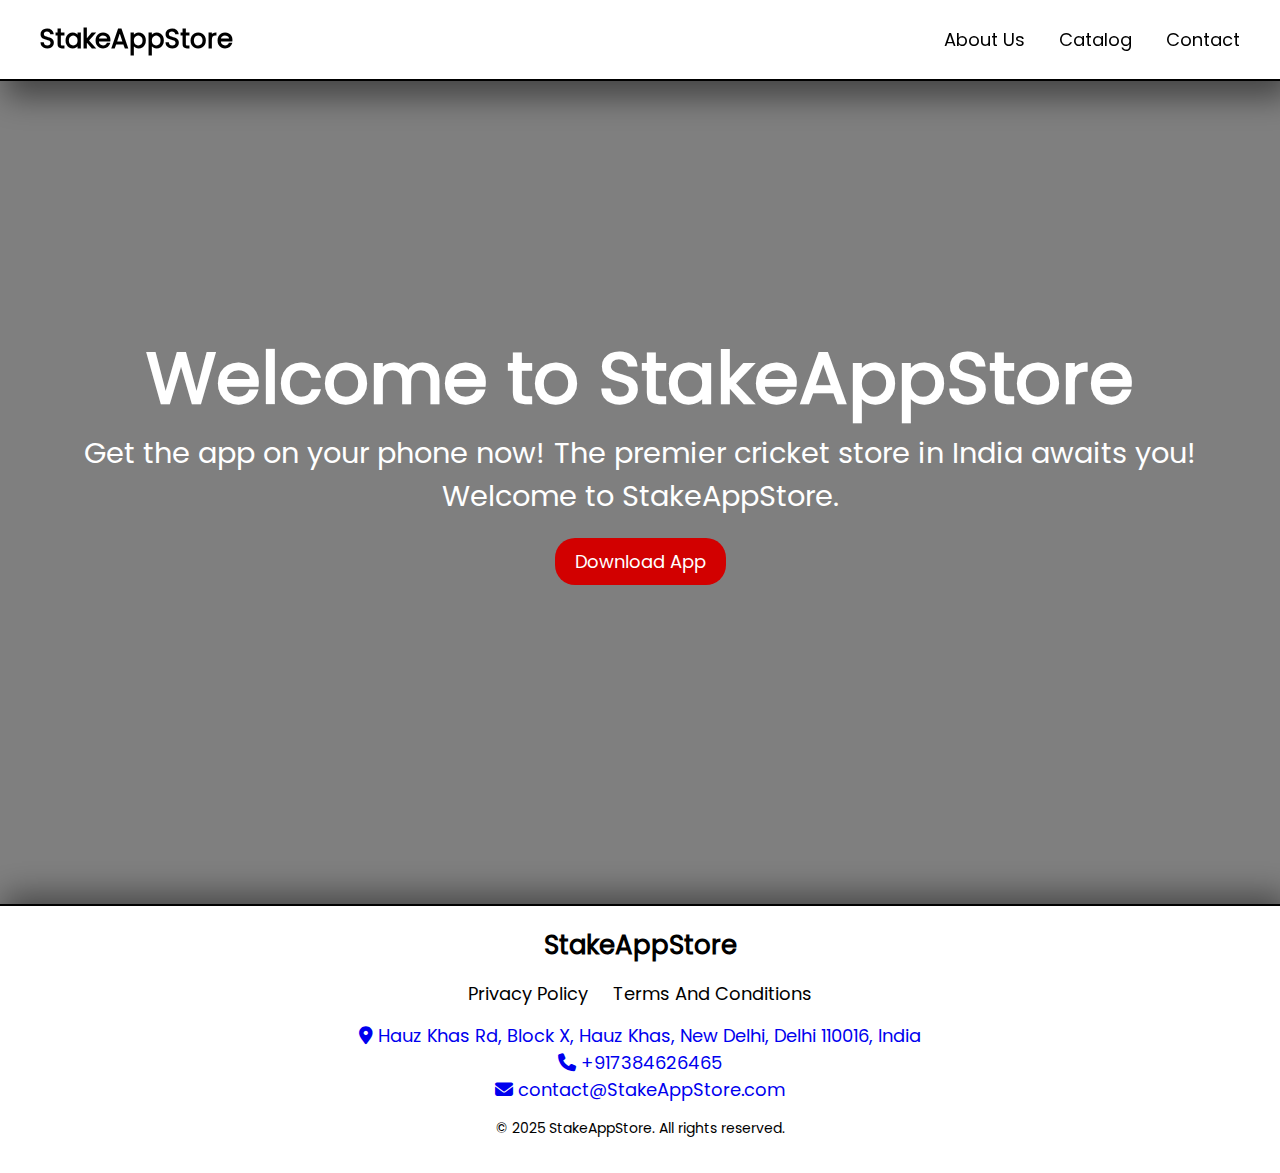
==== index.html @ de21cbc3 "frgr" ====
<!DOCTYPE html>
<html lang="en">

<head>
    <meta charset="UTF-8" />
    <meta name="viewport" content="width=device-width, initial-scale=1.0" />
    <title>
        StakeAppStore - Your Go-To Store for Cricket Gear and Accessories
    </title>
    <meta name="description"
        content="Welcome to StakeAppStore, your ultimate online destination for cricket! We offer a wide range of equipment and accessories for players of all levels - from beginners to pros. Join our community of cricket enthusiasts, enhance your skills, and enjoy the thrilling moments of the game. Explore our catalog and find everything you need to dive into the exciting world of cricket with StakeAppStore!"
    />
    <link rel="stylesheet" href="fonts/fontawesome/css/all.min.css" />
    <link rel="icon" href="img/favicon.ico" />
    <link rel="stylesheet" href="style.css" />

    <script src="burgerMenu.js" defer></script>
    <script src="header.js" defer></script>

</head>

<body>
    <header class="header" id="header">
        <nav class="navigation">
            <a class="header-link" href="/">StakeAppStore</a>
            <div class="burger-menu" id="burgerMenu">
                <div class="burger-line"></div>
                <div class="burger-line"></div>
                <div class="burger-line"></div>
            </div>
            <ul class="nav-list" id="navList">
                <li class="nav-item">
                    <a class="nav-link nav-link-hover" href="#about">About Us</a>
                </li>
                <li class="nav-item">
                    <a class="nav-link nav-link-hover" href="#catalog">Catalog</a>
                </li>
                <li class="nav-item">
                    <a class="nav-link nav-link-hover" href="#contact">Contact</a>
                </li>
            </ul>
        </nav>
    </header>

    <main class="main-content">
        
        <section class="promo-section">
            <div class="promo-content">
                <h2>Welcome to StakeAppStore</h2>
                <p>Get the app on your phone now! The premier cricket store in India awaits you! Welcome to StakeAppStore.</p>
                <a href="#contact" class="menu-button">Download App</a>
            </div>
        </section>

    </main>

    <footer class="footer">
        <div class="footer-content">
            <div class="footer-details">
                <a class="footer-brand" href="/">StakeAppStore</a>
            </div>
            <div class="footer-links">
                <a href="privacy-policy/">Privacy Policy</a>
                <a href="terms-conditions/">Terms And Conditions</a>
            </div>
        </div>
        <div class="contacts-footer">
            <a class="contact-footer" href="https://maps.app.goo.gl/n4et9VHBMRDtccBi8" target="_blank"><i class="fas fa-map-marker-alt"></i> Hauz Khas Rd, Block X, Hauz Khas, New Delhi, Delhi 110016, India</a>
            <a class="contact-footer" href="tel:+917384626465"><i class="fas fa-phone"></i> +917384626465</a>
            <a class="contact-footer" href="mailto:contact@StakeAppStore.com"><i class="fas fa-envelope"></i> contact@StakeAppStore.com</a>
        </div>
        <p class="footer-rights">&copy; 2025 StakeAppStore. All rights reserved.</p>
    </footer>

</body>

</html>
---- style.css ----
@font-face {
    font-family: "Poppins";
    src: url("fonts/Poppins-Regular.ttf") format("truetype");
    font-weight: normal;
    font-style: normal;
}

html,
body {
    height: 100%;
    max-width: 1920px;
    margin: 0 auto;
}

html {
    scroll-behavior: smooth;
}
a {
    text-decoration: none;
}

body {
    font-family: "Poppins", sans-serif;
    font-size: 18px;
    font-weight: 400;
    margin: 0;
    background-color: #ffffff;
    color: rgb(0, 0, 0);
    display: flex;
    flex-direction: column;
    overflow-x: hidden;
}

* {
    box-sizing: border-box;
}

@media (max-width: 900px) {
    body {
        font-size: 16px;
    }
    .navigation {
        flex-direction: column;
        gap: 10px;
    }
    .header {
        padding: 35px 0;
        display: flex;
        justify-content: center;
    }
    .main-content {
        margin-top: 80px !important;
    }

    
}
body::-webkit-scrollbar {
    width: 10px;
    background-color: white;
}
body::-webkit-scrollbar-thumb {
    background-color: silver;
}
body::-webkit-scrollbar-track {
    -webkit-box-shadow: inset 0 0 6px white;
    background-color: transparent;
}
.header {
    padding: 20px 20px;
    position: fixed;
    top: 0px;
    left: 0px;
    right: 0px;
    background-color: #ffffff;
    transition: top 0.3s;
    z-index: 1000;
    max-width: 1920px;
    margin: 0 auto;
    box-shadow: 8px 14px 31px 2px rgba(0,0,0,0.46);
    -webkit-box-shadow: 8px 14px 31px 2px rgba(0,0,0,0.46);
    -moz-box-shadow: 8px 14px 31px 2px rgba(0,0,0,0.46);
    border-bottom: 2px solid black;
}
.navigation {
    display: flex;
    justify-content: space-between;
    align-items: center;
}
.header-link,
.footer-brand {
    text-decoration: none;
    color: #000000;
    font-weight: 900;
    font-size: 26px;
    transition: color 0.3s ease;
}
.nav-list {
    list-style: none;
    padding: 0;
    margin: 0;
    display: flex;
}
.nav-item {
    margin-left: 20px;
}
.nav-link {
    font-weight: 400;
    text-decoration: none;
    color: rgb(0, 0, 0);
    font-size: 18px;
    border-bottom: 2px solid transparent;
    transition: all 0.3s ease;
}

@media (max-width: 550px) {
    .nav-item {
        margin-left: 5px;
        font-size: 14px;
    }
    .nav-link {
        padding: 2px 5px;
    }
}

.nav-list.show {
    max-height: 100%;
    opacity: 1;
    right: 0;
}

.burger-menu {
    display: none;
    flex-direction: column;
    cursor: pointer;
    transition: transform 0.3s ease;
}

.burger-line {
    width: 30px;
    height: 4px;
    background-color: rgb(0, 0, 0);
    margin: 3px 0;
    transition: 0.3s;
}

.burger-menu.active .burger-line:nth-child(1) {
    transform: translateY(10px) rotate(45deg);
}

.burger-menu.active .burger-line:nth-child(2) {
    opacity: 0;
}

.burger-menu.active .burger-line:nth-child(3) {
    transform: translateY(-10px) rotate(-45deg);
}

@media (max-width: 730px) {
    .nav-list {
        list-style: none;
        padding: 0;
        margin: 0;
        display: flex;
        transition: max-height 0.3s ease, opacity 0.3s ease;
        max-height: 0;
        overflow: hidden;
        opacity: 0;
    }
    .nav-list {
        display: flex;
    }

    .nav-item:first-child {
        margin-top: 20px;
    }

    .burger-menu {
        display: flex;
        margin-right: 15px;
    }
    .navigation {
        flex-direction: row;
        flex-wrap: wrap;
        margin-top: 40px;
    }
}

.main-content {
    margin-top: 50px;
}

.navigation {
    margin: 0 auto;
    display: flex;
    align-items: center;
    width: 100%;
    max-width: 1200px;
    justify-content: space-between;
}

@media (max-width: 768px) {
    .main-content {
        margin-top: 52px;
    }
    .navigation {
        justify-content: space-between;
    }
}

.nav-list {
    display: flex;
    gap: 14px;
    list-style: none;
}

.nav-item {
    position: relative;
}

.hide {
    top: -100px; /* Или любое другое значение, чтобы скрыть хедер */
}

@media (max-width: 730px) {
    .burger-menu {
        display: flex;
        z-index: 10000;
    }
    .nav-list {
        list-style: none;
        padding: 0;
        margin: 0;
        display: flex;
        flex-direction: column; /* Изменяем на колонку для бокового меню */
        background-color: #ffffff;
        position: fixed; /* Фиксируем меню */
        top: 0;
        right: -250px; /* Скрываем за пределами экрана */
        width: 250px; /* Ширина меню */
        height: 100%; /* Высота на весь экран */
        transition: right 0.3s ease; /* Анимация */
        z-index: 999; /* Указываем z-index */
        border-left: 2px solid #000000;
    }
    .nav-list.active {
        display: flex;
    }
    .nav-link-underline {
        border: none;
    }
}

@media (max-width:426px) {
    
    .burger-line{
        background-color: rgb(0, 0, 0);
    }
    .main-content{
        margin-top: 0;
    }
    .slider-header{
        margin-top: 0;
    }
    .nav-list{
        top: 0;
    }
    
}

.footer {
    background-color: white;
    color: #000000; /* White text color */
    padding: 20px;
    text-align: center;
    margin-top: auto;
    box-shadow: 6px -7px 31px 2px rgba(0,0,0,0.46);
    -webkit-box-shadow: 6px -7px 31px 2px rgba(0,0,0,0.46);
    -moz-box-shadow: 6px -7px 31px 2px rgba(0,0,0,0.46);
    border-top: 2px solid black;
}

.footer-content {
    display: flex;
    flex-direction: column; /* Stack items vertically */
    align-items: center; /* Center items */
}

.footer-details {
    margin-bottom: 15px; /* Space between brand and links */
}

.footer-links {
    margin-bottom: 15px; /* Space below links */
}

.footer-links a {
    color: #000000; /* White color for links */
    text-decoration: none; /* Remove underline */
    margin: 0 10px; /* Space between links */
    border-bottom: 2px solid transparent;
    transition: all 0.3s ease;
    font-size: 18px;
    font-weight: 400;
}

.footer-rights {
    font-size: 14px; /* Similar size for rights statement */
    margin-top: 15px; /* Space above this statement */
}
.contacts-footer {
    display: flex;
    flex-direction: column;
    color: #0012b2;
}

.contact-footer {
    transition: all 0.3s ease;
}

/* Responsive Styles */
@media (max-width: 768px) {
    .footer-content {
        flex-direction: column; /* Stack vertically on smaller screens */
    }
    
    .footer-links {
        flex-direction: column; /* Stack links vertically on smaller screens */
        align-items: center; /* Center links */
    }
    
    .footer-links a {
        margin: 5px 0; /* Space between stacked links */
    }
}









.promo-section {
    margin-top: -46px;
    background-image: url('../img/main-bg.jpg');
    background-size: cover;
    background-position: center;
    height: 100vh;
    display: flex;
    justify-content: center;
    align-items: center;
    position: relative;
    padding: 20px;
}

.promo-section::before {
    content: '';
    position: absolute;
    top: 0;
    left: 0;
    right: 0;
    bottom: 0;
    background-color: rgba(0, 0, 0, 0.5);
    z-index: 1;
}

.promo-content {
    position: relative;
    color: white;
    text-align: center;
    z-index: 2;
}

.promo-content h2 {
    font-size: 4.0em;
    margin: 0;
}

.promo-content p {
    font-size: 1.6em;
    margin: 0;
    font-weight: 100;
}

.menu-button {
    display: inline-block;
    margin-top: 20px;
    padding: 10px 20px;
    background-color: #d20000;
    color: white;
    text-decoration: none;
    border-radius: 20px;
    transition: background-color 0.3s ease,
                color 0.3s ease;
}

@media (max-width: 768px) {
    .promo-content h2 {
        font-size: 2.4em;
    }
    .promo-content p {
        font-size: 1.2em;
    }

    .menu-button {
        padding: 8px 16px;
    }
}

@media (max-width: 480px) {
    .promo-content h2 {
        font-size: 1.5em;
    }
    .promo-content p {
        font-size: 1.0em;
    }
}














@media (min-width: 1025px) {
    .header-link:hover,
    .footer-brand:hover {
        color: #0012b2;
    }
    .nav-link:hover {
        color: #0012b2;
        border-bottom: 2px solid #0012b2;
    }
    .footer-links a:hover {
        color: #0012b2;
        border-bottom: 2px solid #0012b2;
    }
    .contact-footer:hover {
        color: black;
    }
}
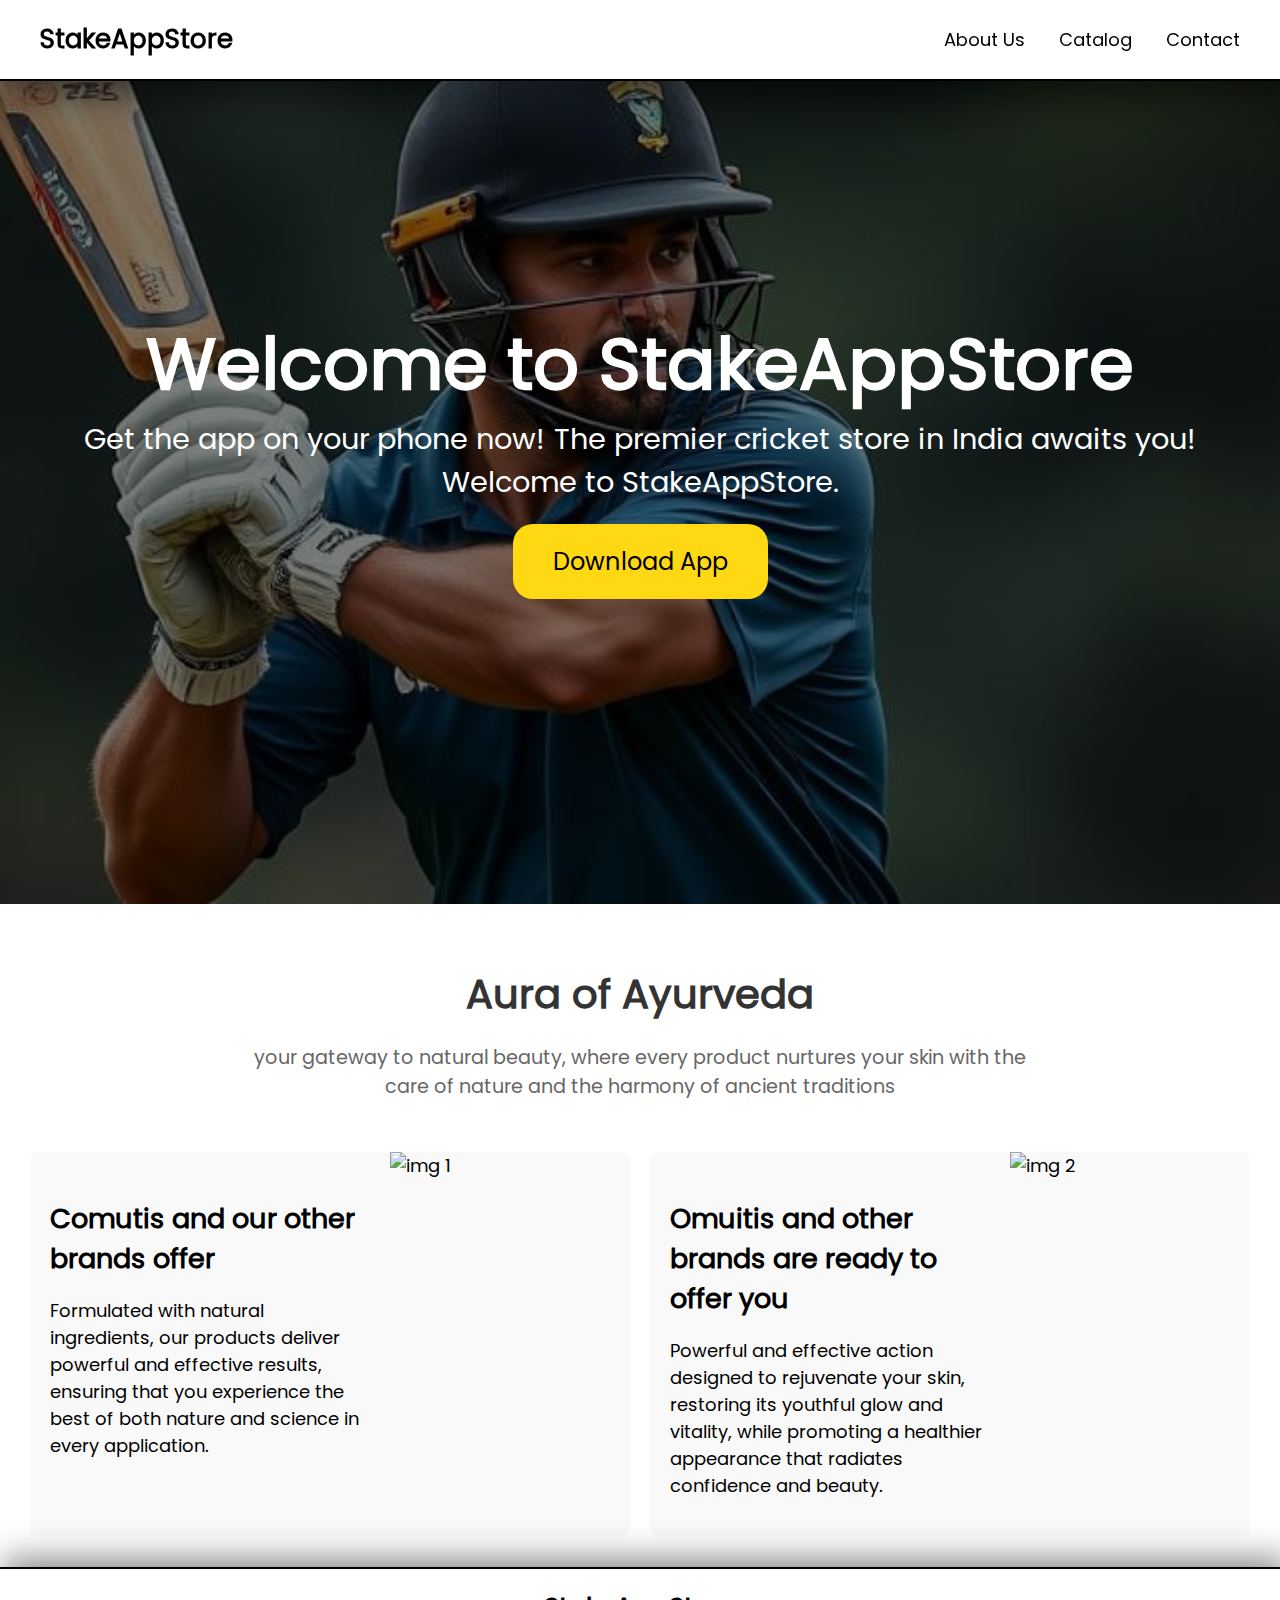
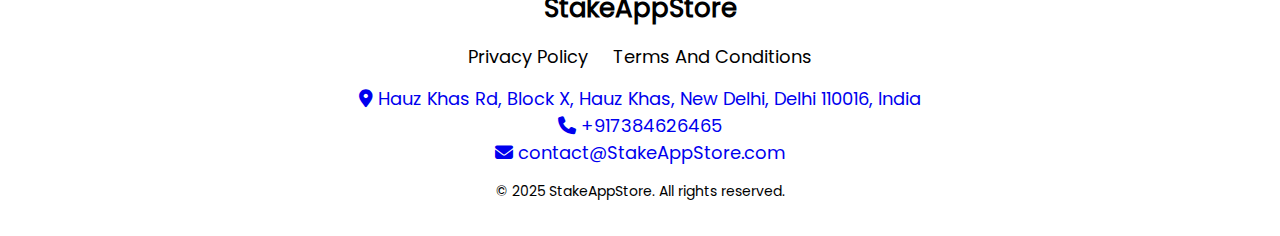
==== commit 04c9aab5: "fgrrg" ====
--- a/index.html
+++ b/index.html
@@ -51,7 +51,28 @@
                 <a href="#contact" class="menu-button">Download App</a>
             </div>
         </section>
-
+        <section class="info-brand-section">
+            <div class="info-brand-flex">
+                <h1 class="name-section-title">Aura of Ayurveda </h1>
+                <p class="name-section-text">your gateway to natural beauty, where every product nurtures your skin with the care of nature and the harmony of ancient traditions</p>
+            </div>
+            <div class="info-brand-flex-2">
+                <div class="info-brand-block">
+                    <div class="info-brand-content">
+                        <h3 class="info-brand-title">Comutis and our other brands offer</h3>
+                        <p class="info-brand-description">Formulated with natural ingredients, our products deliver powerful and effective results, ensuring that you experience the best of both nature and science in every application.</p>
+                    </div>
+                    <img src="img/info-brand-1.jpg" alt="img 1" class="info-brand-image">
+                </div>
+                <div class="info-brand-block">
+                    <div class="info-brand-content">
+                        <h3 class="info-brand-title">Omuitis and other brands are ready to offer you</h3>
+                        <p class="info-brand-description">Powerful and effective action designed to rejuvenate your skin, restoring its youthful glow and vitality, while promoting a healthier appearance that radiates confidence and beauty.</p>
+                    </div>
+                    <img src="img/info-brand-2.jpg" alt="img 2" class="info-brand-image">
+                </div>
+            </div>
+        </section>
     </main>
 
     <footer class="footer">
--- a/style.css
+++ b/style.css
@@ -333,17 +333,9 @@
     }
 }
 
-
-
-
-
-
-
-
-
 .promo-section {
     margin-top: -46px;
-    background-image: url('../img/main-bg.jpg');
+    background-image: url('img/hero-bg.jpg');
     background-size: cover;
     background-position: center;
     height: 100vh;
@@ -386,25 +378,22 @@
 .menu-button {
     display: inline-block;
     margin-top: 20px;
-    padding: 10px 20px;
-    background-color: #d20000;
-    color: white;
+    padding: 20px 40px;
+    background-color: #ffd814;
+    color: black;
     text-decoration: none;
     border-radius: 20px;
+    font-size: 24px;
     transition: background-color 0.3s ease,
                 color 0.3s ease;
 }
 
 @media (max-width: 768px) {
     .promo-content h2 {
-        font-size: 2.4em;
+        font-size: 2.2em;
     }
     .promo-content p {
         font-size: 1.2em;
-    }
-
-    .menu-button {
-        padding: 8px 16px;
     }
 }
 
@@ -416,6 +405,104 @@
         font-size: 1.0em;
     }
 }
+
+.info-brand-section {
+    display: flex;
+    flex-direction: column;
+    align-items: center;
+    margin-top: 40px;
+}
+.info-brand-flex-2 {
+    display: flex;
+    flex-wrap: wrap;
+    justify-content: space-between;
+    padding: 20px;
+}
+
+.info-brand-flex {
+    text-align: center;
+    padding: 20px;
+}
+
+.info-brand-block {
+    flex: 1 1 45%;
+    display: flex;
+    margin: 10px;
+    background-color: #f9f9f9;
+    border-radius: 8px;
+    overflow: hidden;
+}
+
+.info-brand-content {
+    padding: 20px;
+    flex: 1;
+}
+
+.info-brand-title {
+    font-size: 1.5em;
+    margin-bottom: 10px;
+}
+
+.info-brand-description {
+    font-size: 1em;
+}
+
+.info-brand-image {
+    width: 40%;
+    object-fit: cover;
+}
+
+.name-section-title {
+    font-size: 2.5rem;
+    color: #333;
+    margin: 0 0 20px;
+}
+
+.name-section-text {
+    font-size: 1.2rem;
+    color: #666;
+    line-height: 1.5;
+    max-width: 800px;
+    margin: 0 auto;
+}
+
+@media (max-width: 768px) {
+    .name-section-title {
+        font-size: 2rem;
+    }
+    
+    .name-section-text {
+        font-size: 1rem;
+    }
+}
+
+@media (max-width: 480px) {
+    .name-section-title {
+        font-size: 1.5rem;
+    }
+    
+    .name-section-text {
+        font-size: 0.9rem;
+    }
+}
+
+@media (max-width: 768px) {
+    .info-brand-block {
+        flex-direction: column;
+    }
+
+    .info-brand-image {
+        width: 100%;
+    }
+}
+
+
+
+
+
+
+
+
 
 
 
@@ -446,4 +533,7 @@
     .contact-footer:hover {
         color: black;
     }
+    .menu-button:hover {
+        background-color: #dbb807;
+    }
 }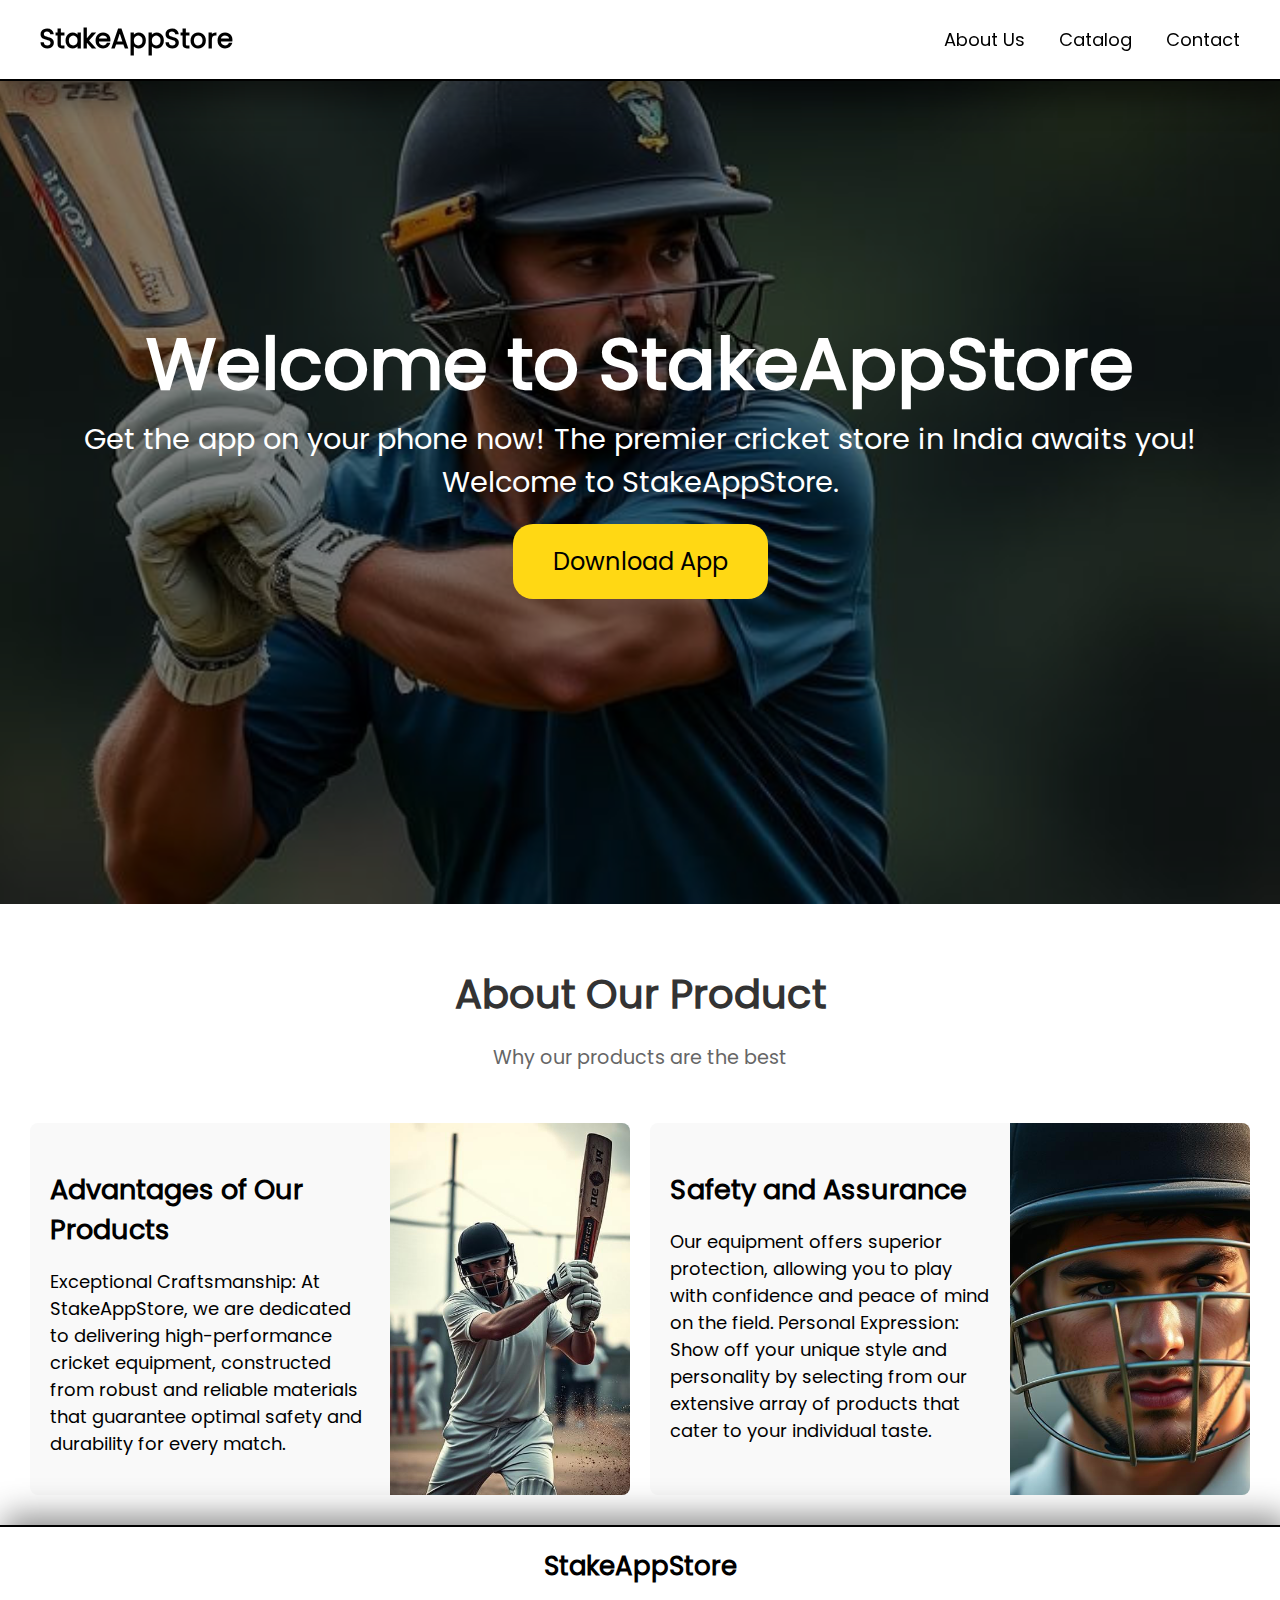
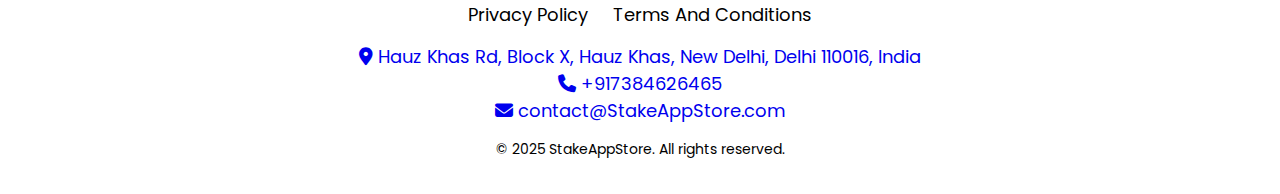
==== commit 20007824: "eeef" ====
--- a/index.html
+++ b/index.html
@@ -53,23 +53,25 @@
         </section>
         <section class="info-brand-section">
             <div class="info-brand-flex">
-                <h1 class="name-section-title">Aura of Ayurveda </h1>
-                <p class="name-section-text">your gateway to natural beauty, where every product nurtures your skin with the care of nature and the harmony of ancient traditions</p>
+                <h1 class="name-section-title">About Our Product</h1>
+                <p class="name-section-text">Why our products are the best</p>
             </div>
             <div class="info-brand-flex-2">
                 <div class="info-brand-block">
                     <div class="info-brand-content">
-                        <h3 class="info-brand-title">Comutis and our other brands offer</h3>
-                        <p class="info-brand-description">Formulated with natural ingredients, our products deliver powerful and effective results, ensuring that you experience the best of both nature and science in every application.</p>
+                        <h3 class="info-brand-title">Advantages of Our Products</h3>
+                        <p class="info-brand-description">Exceptional Craftsmanship: At StakeAppStore, we are dedicated to delivering high-performance cricket equipment, constructed from robust and reliable materials that guarantee optimal safety and durability for every match.</p>
                     </div>
-                    <img src="img/info-brand-1.jpg" alt="img 1" class="info-brand-image">
+                    <img src="img/info-products-1.jpg" alt="img 1" class="info-brand-image">
                 </div>
                 <div class="info-brand-block">
                     <div class="info-brand-content">
-                        <h3 class="info-brand-title">Omuitis and other brands are ready to offer you</h3>
-                        <p class="info-brand-description">Powerful and effective action designed to rejuvenate your skin, restoring its youthful glow and vitality, while promoting a healthier appearance that radiates confidence and beauty.</p>
+                        <h3 class="info-brand-title">Safety and Assurance</h3>
+                        <p class="info-brand-description">Our equipment offers superior protection, allowing you to play with confidence and peace of mind on the field.  
+
+                            Personal Expression: Show off your unique style and personality by selecting from our extensive array of products that cater to your individual taste.</p>
                     </div>
-                    <img src="img/info-brand-2.jpg" alt="img 2" class="info-brand-image">
+                    <img src="img/info-products-2.jpg" alt="img 2" class="info-brand-image">
                 </div>
             </div>
         </section>
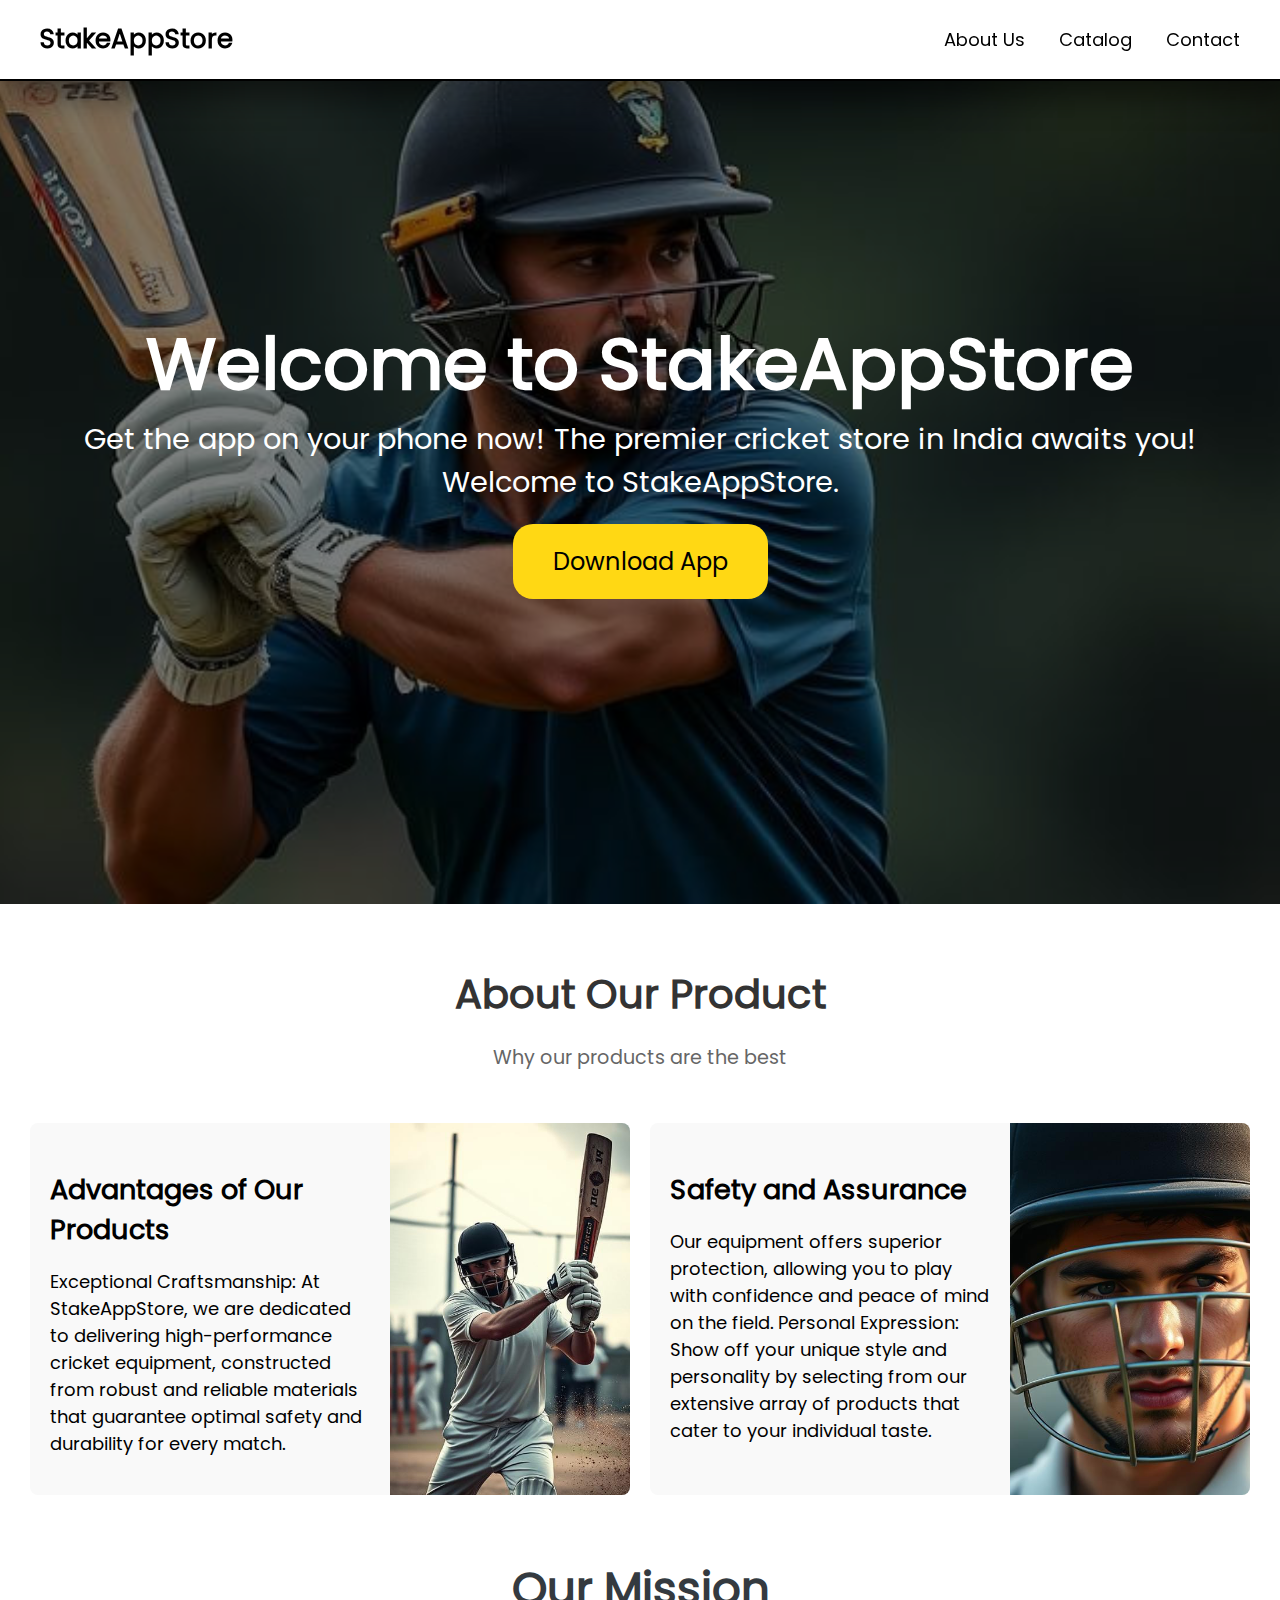
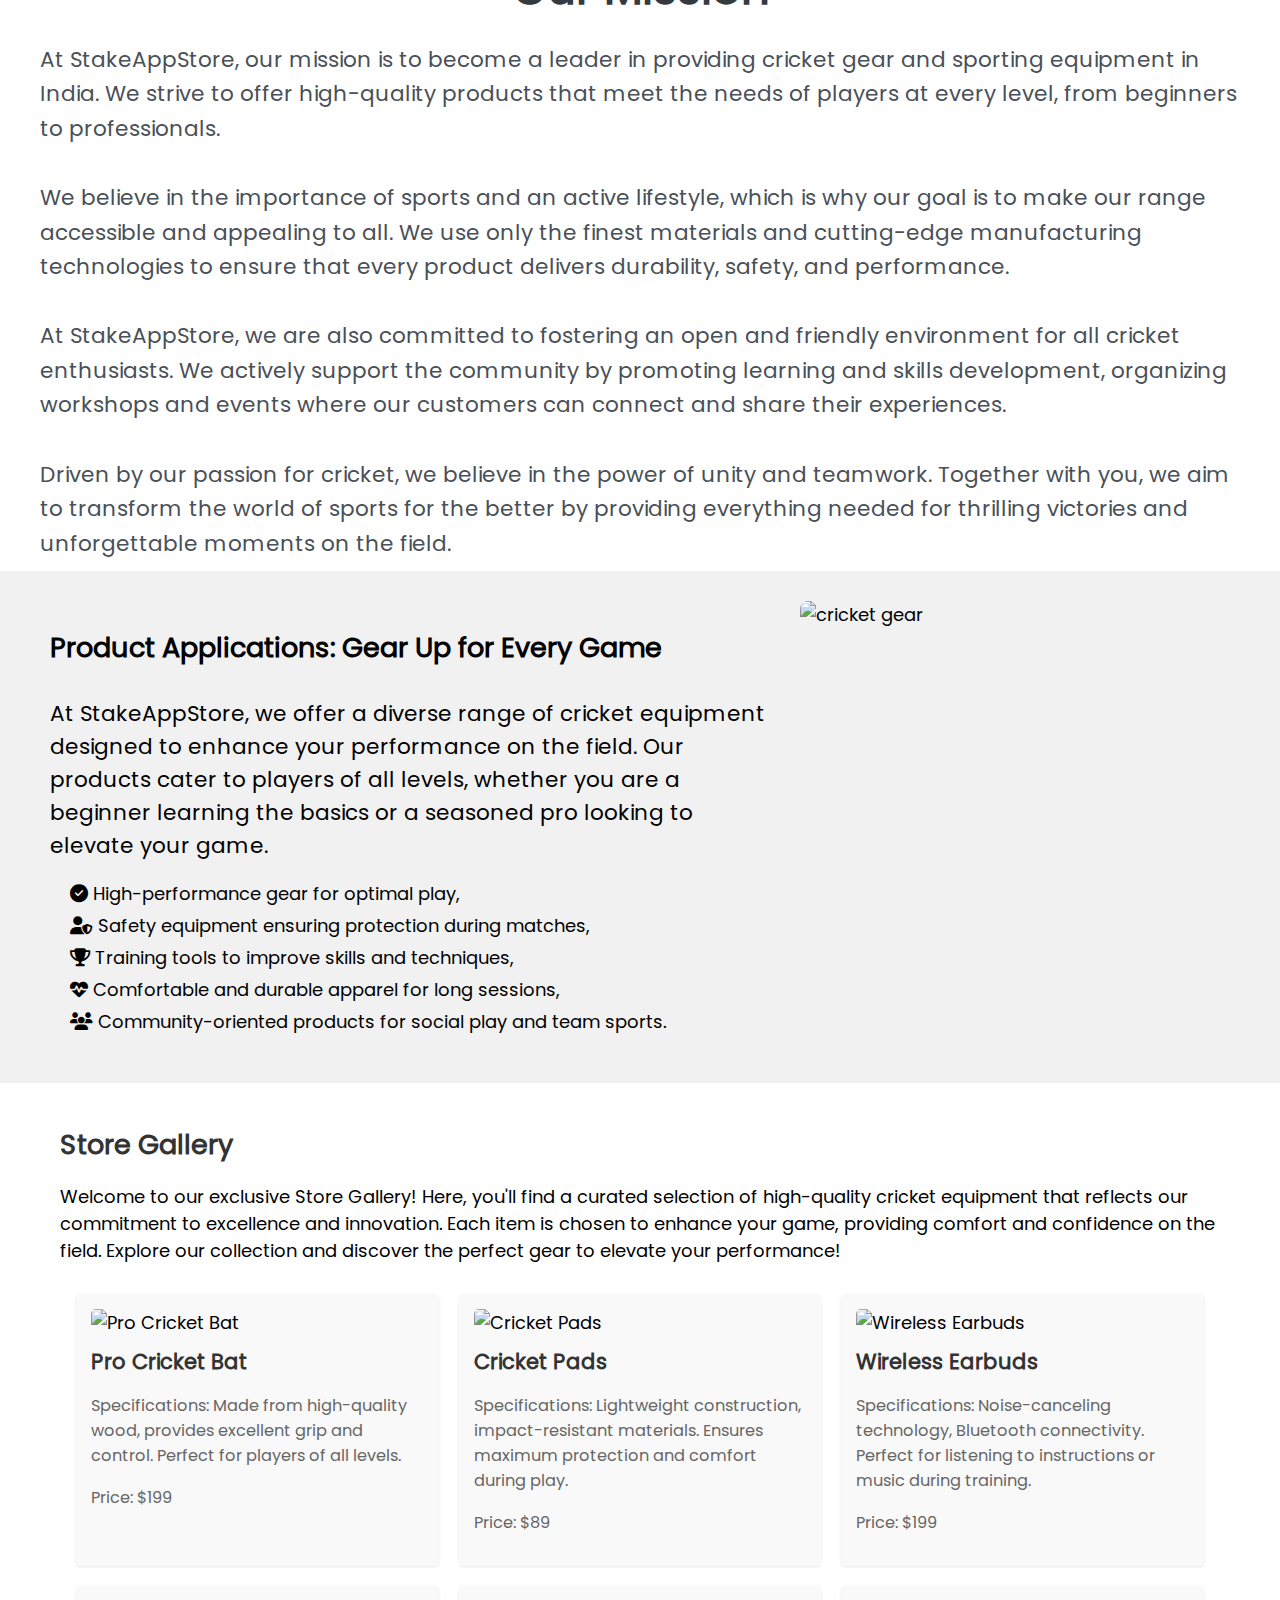
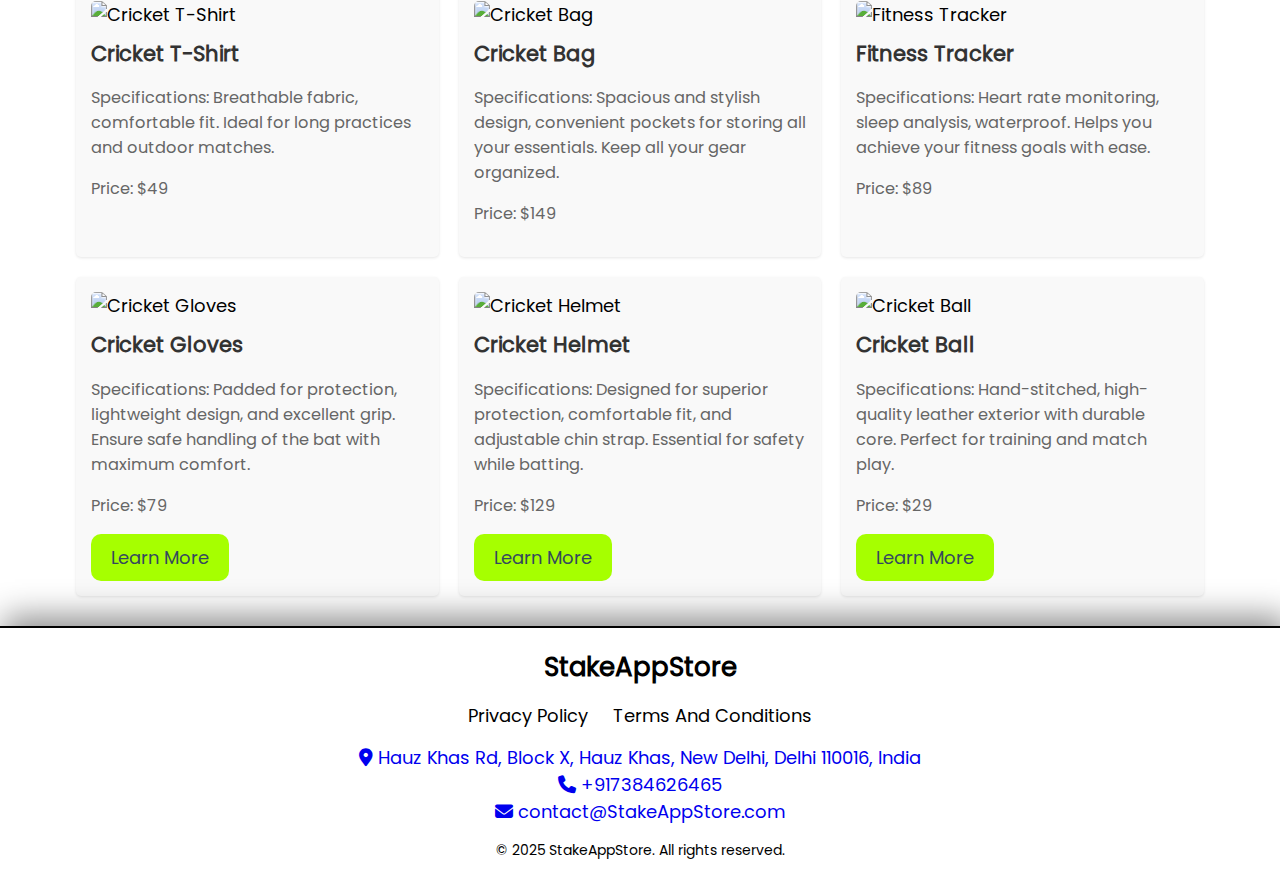
==== commit 85b2317a: "f" ====
--- a/index.html
+++ b/index.html
@@ -75,6 +75,105 @@
                 </div>
             </div>
         </section>
+
+
+        <section class="company-history">
+            <h1 class="about-title">Our Mission</h1>
+            <p class="about-text">
+                At StakeAppStore, our mission is to become a leader in providing cricket gear and sporting equipment in India. We strive to offer high-quality products that meet the needs of players at every level, from beginners to professionals.
+                <br><br>
+                We believe in the importance of sports and an active lifestyle, which is why our goal is to make our range accessible and appealing to all. We use only the finest materials and cutting-edge manufacturing technologies to ensure that every product delivers durability, safety, and performance.
+                <br><br>
+                At StakeAppStore, we are also committed to fostering an open and friendly environment for all cricket enthusiasts. We actively support the community by promoting learning and skills development, organizing workshops and events where our customers can connect and share their experiences.
+                <br><br>
+                Driven by our passion for cricket, we believe in the power of unity and teamwork. Together with you, we aim to transform the world of sports for the better by providing everything needed for thrilling victories and unforgettable moments on the field.            </p>
+        </section>
+
+        <section class="product-applications">
+            <div class="applications-blocks-container">
+        
+                <div class="applications-text-block">
+                    <h3 class="applications-text-title">Product Applications: Gear Up for Every Game</h3>
+                    <h4 class="applications-product-title">At StakeAppStore, we offer a diverse range of cricket equipment designed to enhance your performance on the field. 
+                        Our products cater to players of all levels, whether you are a beginner learning the basics or a seasoned pro looking to elevate your game.</h4>
+                    <ul class="applications-benefits-list">
+                        <li><i class="fas fa-check-circle"></i> High-performance gear for optimal play,</li>
+                        <li><i class="fas fa-user-shield"></i> Safety equipment ensuring protection during matches,</li>
+                        <li><i class="fas fa-trophy"></i> Training tools to improve skills and techniques,</li>
+                        <li><i class="fas fa-heartbeat"></i> Comfortable and durable apparel for long sessions,</li>
+                        <li><i class="fas fa-users"></i> Community-oriented products for social play and team sports.</li>
+                    </ul>
+                </div>
+                <div class="applications-image-block">
+                    <img src="img/home/product-applications.jpg" alt="cricket gear" class="product-applications-image">
+                </div>
+            </div>
+        </section>
+
+
+        <section class="store-gallery__concept-section">
+            <h2>Store Gallery</h2>
+            <p>Welcome to our exclusive Store Gallery! Here, you'll find a curated selection of high-quality cricket equipment that reflects our commitment to excellence and innovation. Each item is chosen to enhance your game, providing comfort and confidence on the field. Explore our collection and discover the perfect gear to elevate your performance!</p>
+            <div class="store-gallery__concept-team-cards">
+                <div class="store-gallery__concept-card">
+                    <img src="img/gallery/item-1.jpg" alt="Pro Cricket Bat">
+                    <h3>Pro Cricket Bat</h3>
+                    <p>Specifications: Made from high-quality wood, provides excellent grip and control. Perfect for players of all levels.</p>
+                    <p>Price: $199</p>
+                </div>
+                <div class="store-gallery__concept-card">
+                    <img src="img/gallery/item-2.jpg" alt="Cricket Pads">
+                    <h3>Cricket Pads</h3>
+                    <p>Specifications: Lightweight construction, impact-resistant materials. Ensures maximum protection and comfort during play.</p>
+                    <p>Price: $89</p>
+                </div>
+                <div class="store-gallery__concept-card">
+                    <img src="img/gallery/item-3.jpg" alt="Wireless Earbuds">
+                    <h3>Wireless Earbuds</h3>
+                    <p>Specifications: Noise-canceling technology, Bluetooth connectivity. Perfect for listening to instructions or music during training.</p>
+                    <p>Price: $199</p>
+                </div>
+                <div class="store-gallery__concept-card">
+                    <img src="img/gallery/item-4.jpg" alt="Cricket T-Shirt">
+                    <h3>Cricket T-Shirt</h3>
+                    <p>Specifications: Breathable fabric, comfortable fit. Ideal for long practices and outdoor matches.</p>
+                    <p>Price: $49</p>
+                </div>
+                <div class="store-gallery__concept-card">
+                    <img src="img/gallery/item-5.jpg" alt="Cricket Bag">
+                    <h3>Cricket Bag</h3>
+                    <p>Specifications: Spacious and stylish design, convenient pockets for storing all your essentials. Keep all your gear organized.</p>
+                    <p>Price: $149</p>
+                </div>
+                <div class="store-gallery__concept-card">
+                    <img src="img/gallery/item-6.jpg" alt="Fitness Tracker">
+                    <h3>Fitness Tracker</h3>
+                    <p>Specifications: Heart rate monitoring, sleep analysis, waterproof. Helps you achieve your fitness goals with ease.</p>
+                    <p>Price: $89</p>
+                </div>
+                <div class="store-gallery__concept-card">
+                    <img src="img/gallery/item-7.jpg" alt="Cricket Gloves">
+                    <h3>Cricket Gloves</h3>
+                    <p>Specifications: Padded for protection, lightweight design, and excellent grip. Ensure safe handling of the bat with maximum comfort.</p>
+                    <p>Price: $79</p>
+                    <a href="/#form" class="store-gallery__learn-more-btn">Learn More</a>
+                </div>
+                <div class="store-gallery__concept-card">
+                    <img src="img/gallery/item-8.jpg" alt="Cricket Helmet">
+                    <h3>Cricket Helmet</h3>
+                    <p>Specifications: Designed for superior protection, comfortable fit, and adjustable chin strap. Essential for safety while batting.</p>
+                    <p>Price: $129</p>
+                    <a href="/#form" class="store-gallery__learn-more-btn">Learn More</a>
+                </div>
+                <div class="store-gallery__concept-card">
+                    <img src="img/gallery/item-9.jpg" alt="Cricket Ball">
+                    <h3>Cricket Ball</h3>
+                    <p>Specifications: Hand-stitched, high-quality leather exterior with durable core. Perfect for training and match play.</p>
+                    <p>Price: $29</p>
+                    <a href="/#form" class="store-gallery__learn-more-btn">Learn More</a>
+                </div>
+            </div>
+        </section>    
     </main>
 
     <footer class="footer">
--- a/style.css
+++ b/style.css
@@ -498,6 +498,176 @@
 
 
 
+.company-history {
+    padding-left: 20px;
+    padding-right: 20px;
+}
+.about-title {
+    font-size: 2.5em;
+    color: #343a40;
+    margin-bottom: 20px;
+    text-align: center;
+}
+
+.about-text {
+    font-size: 1.2em;
+    color: #495057;
+    line-height: 1.6;
+    max-width: 1200px;
+    margin: 0 auto;
+}
+
+@media (max-width: 768px) {
+    .about-title {
+        font-size: 2em;
+    }
+
+    .about-text {
+        font-size: 1em;
+    }
+}
+
+
+
+
+.product-applications {
+    margin-top: 10px;
+    padding: 20px;
+    background-color: rgb(241, 241, 241);
+    
+}
+
+.applications-blocks-container {
+    display: flex;
+    flex-wrap: wrap;
+    justify-content: space-between;
+    max-width: 1200px;
+    margin: 0 auto;
+
+}
+
+.applications-image-block {
+    flex: 1 1 30%;
+    margin: 10px;
+}
+
+.product-applications-image {
+    width: 100%;
+    height: auto;
+    border-radius: 8px;
+}
+
+.applications-text-block {
+    flex: 1 1 55%;
+    margin: 10px;
+}
+
+.applications-text-title {
+    font-size: 1.5em;
+    margin-bottom: 10px;
+}
+
+.applications-product-title {
+    font-size: 1.2em;
+    margin-bottom: 10px;
+    font-weight: 400;
+}
+
+.applications-benefits-list {
+    list-style-type: none;
+    padding-left: 20px;
+}
+
+.applications-benefits-list li {
+    margin-bottom: 5px;
+}
+
+@media (max-width: 768px) {
+    .applications-blocks-container {
+        flex-direction: column;
+        gap: 25px;
+    }
+
+    .applications-image-block, .applications-text-block {
+        flex: 1 1 100%;
+    }
+}
+
+
+
+.store-gallery__concept-section {
+    border-radius: 8px;
+    padding: 20px;
+    margin-bottom: 30px;
+    max-width: 1200px;
+    margin: 0 auto;
+    
+}
+
+.store-gallery__concept-section h2 {
+    color: #333;
+    margin-bottom: 10px;
+}
+
+.store-gallery__concept-team-cards {
+    display: flex;
+    flex-wrap: wrap;
+    justify-content: center;
+    margin-top: 20px;
+}
+
+.store-gallery__concept-card {
+    background-color: #f9f9f9;
+    border-radius: 5px;
+    box-shadow: 0 1px 3px rgba(0, 0, 0, 0.1);
+    margin: 10px;
+    padding: 15px;
+    width: calc(33% - 20px);
+    transition: transform 0.3s;
+}
+
+.store-gallery__concept-card:hover {
+    transform: scale(1.05);
+}
+
+.store-gallery__concept-card img {
+    max-width: 100%;
+    border-radius: 5px;
+}
+
+.store-gallery__concept-card h3 {
+    color: #333;
+    margin: 10px 0;
+}
+
+.store-gallery__concept-card p {
+    color: #666;
+    font-size: 0.9em;
+}
+
+@media (max-width: 768px) {
+    .store-gallery__concept-card {
+        width: calc(50% - 20px);
+    }
+}
+
+@media (max-width: 480px) {
+    .store-gallery__concept-card {
+        width: calc(100% - 20px);
+    }
+}
+
+.store-gallery__learn-more-btn {
+    display: inline-block;
+    background-color: #a6ff00;
+    color: #34495e;
+    padding: 10px 20px;
+    border-radius: 10px;
+    text-align: center;
+    text-decoration: none;
+    transition: background-color 0.3s ease,
+                color 0.3s ease;
+}
 
 
 
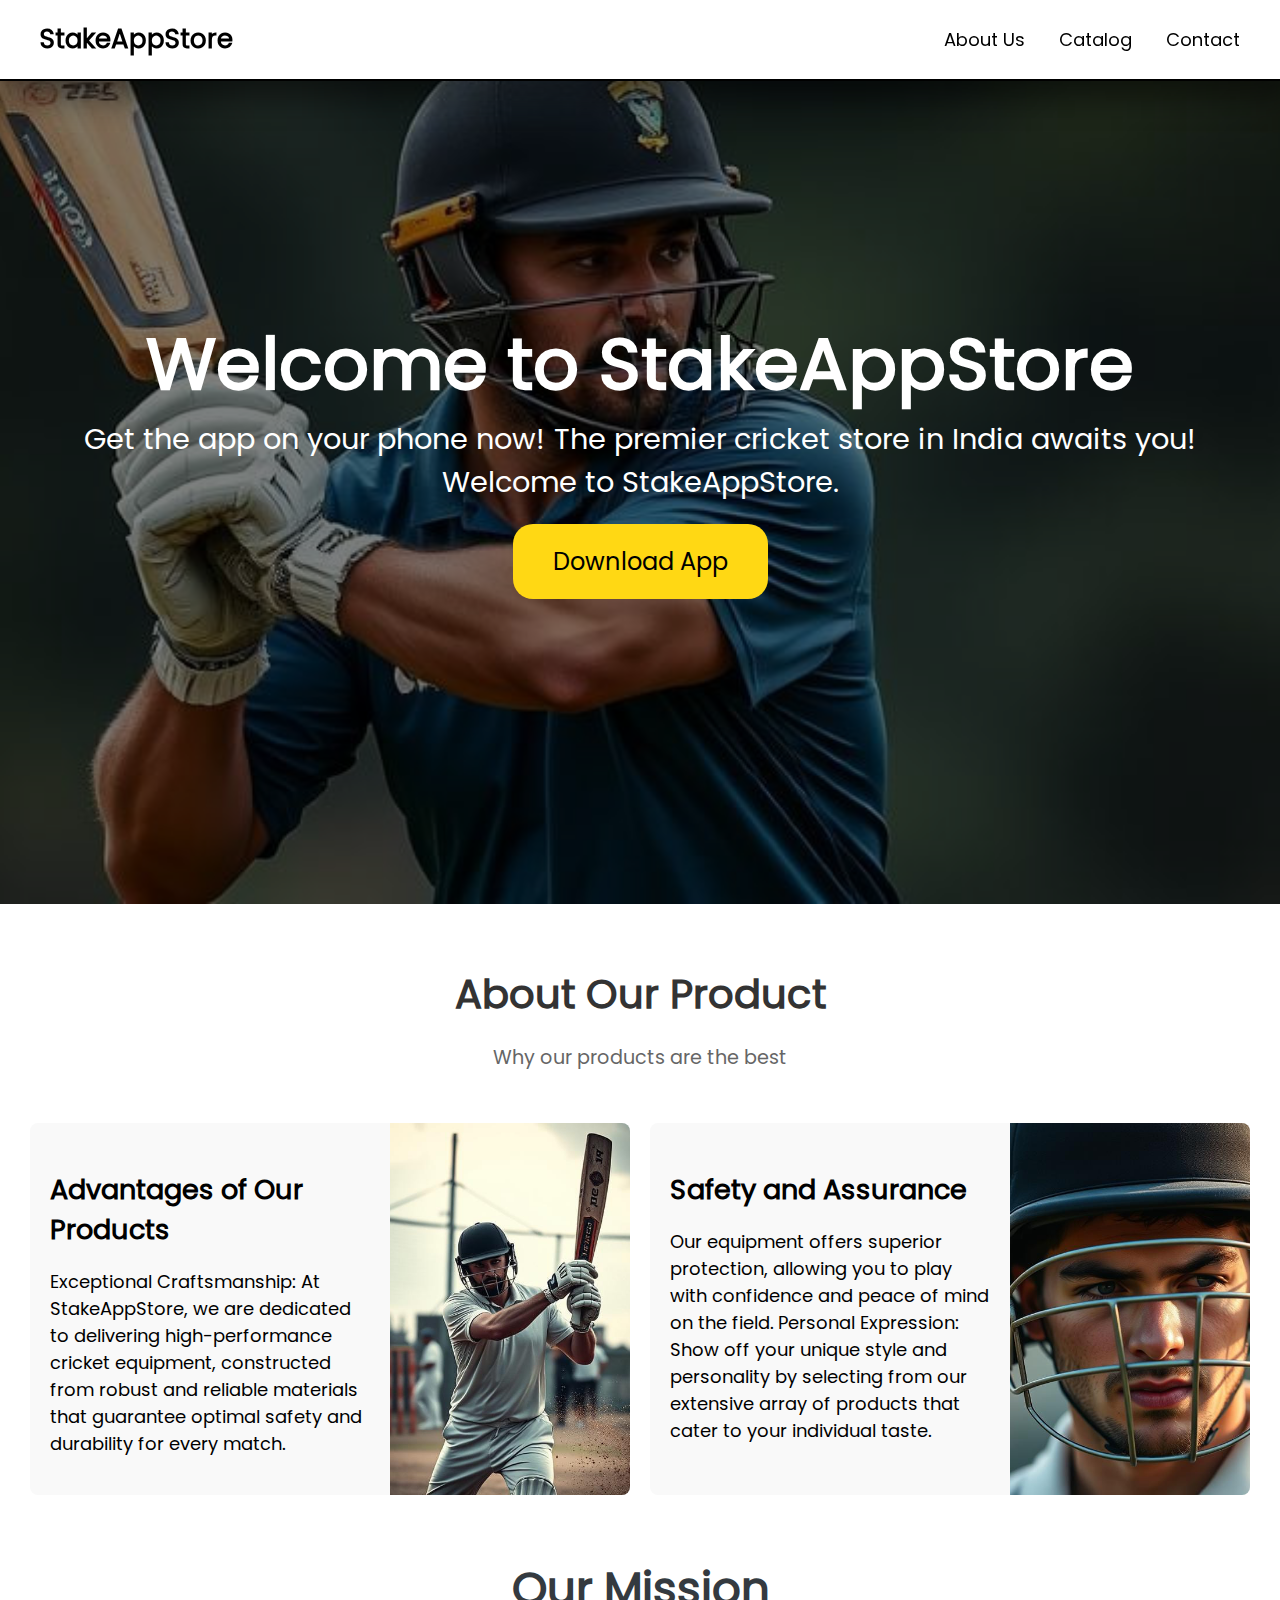
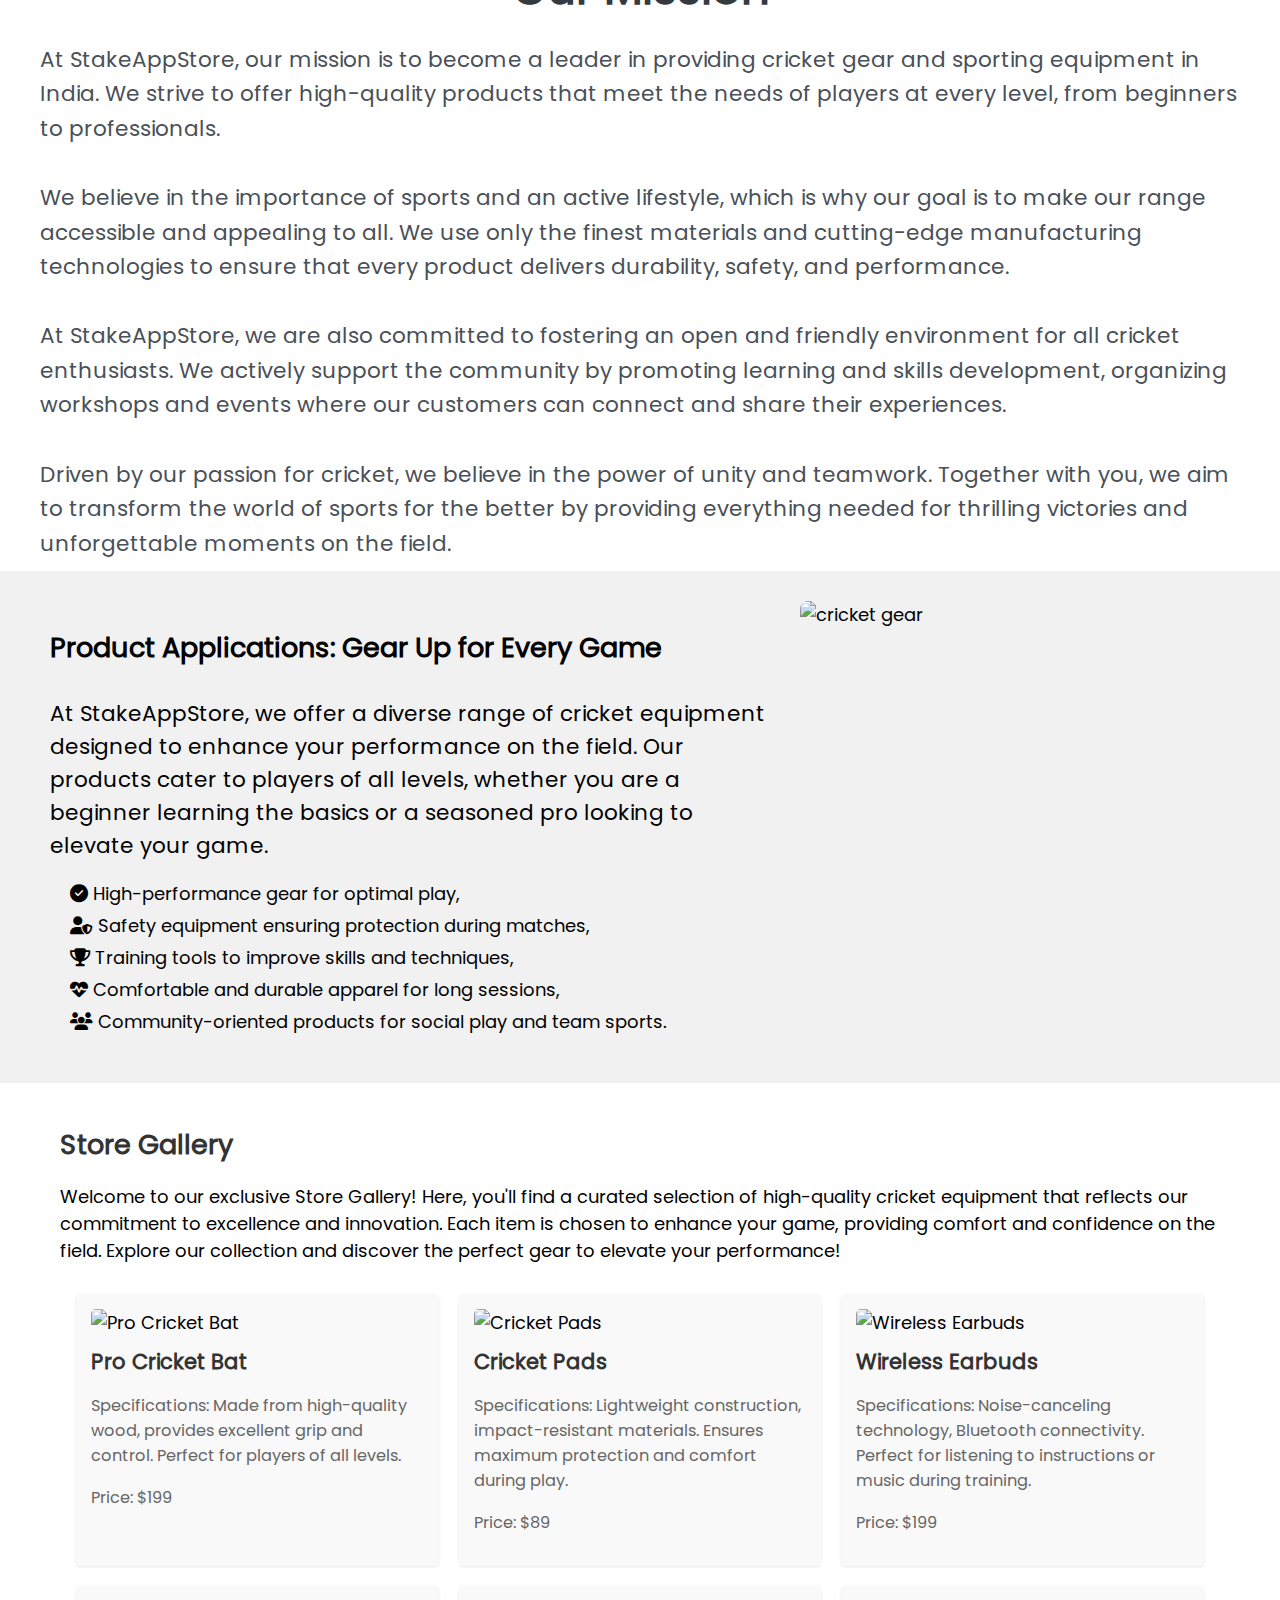
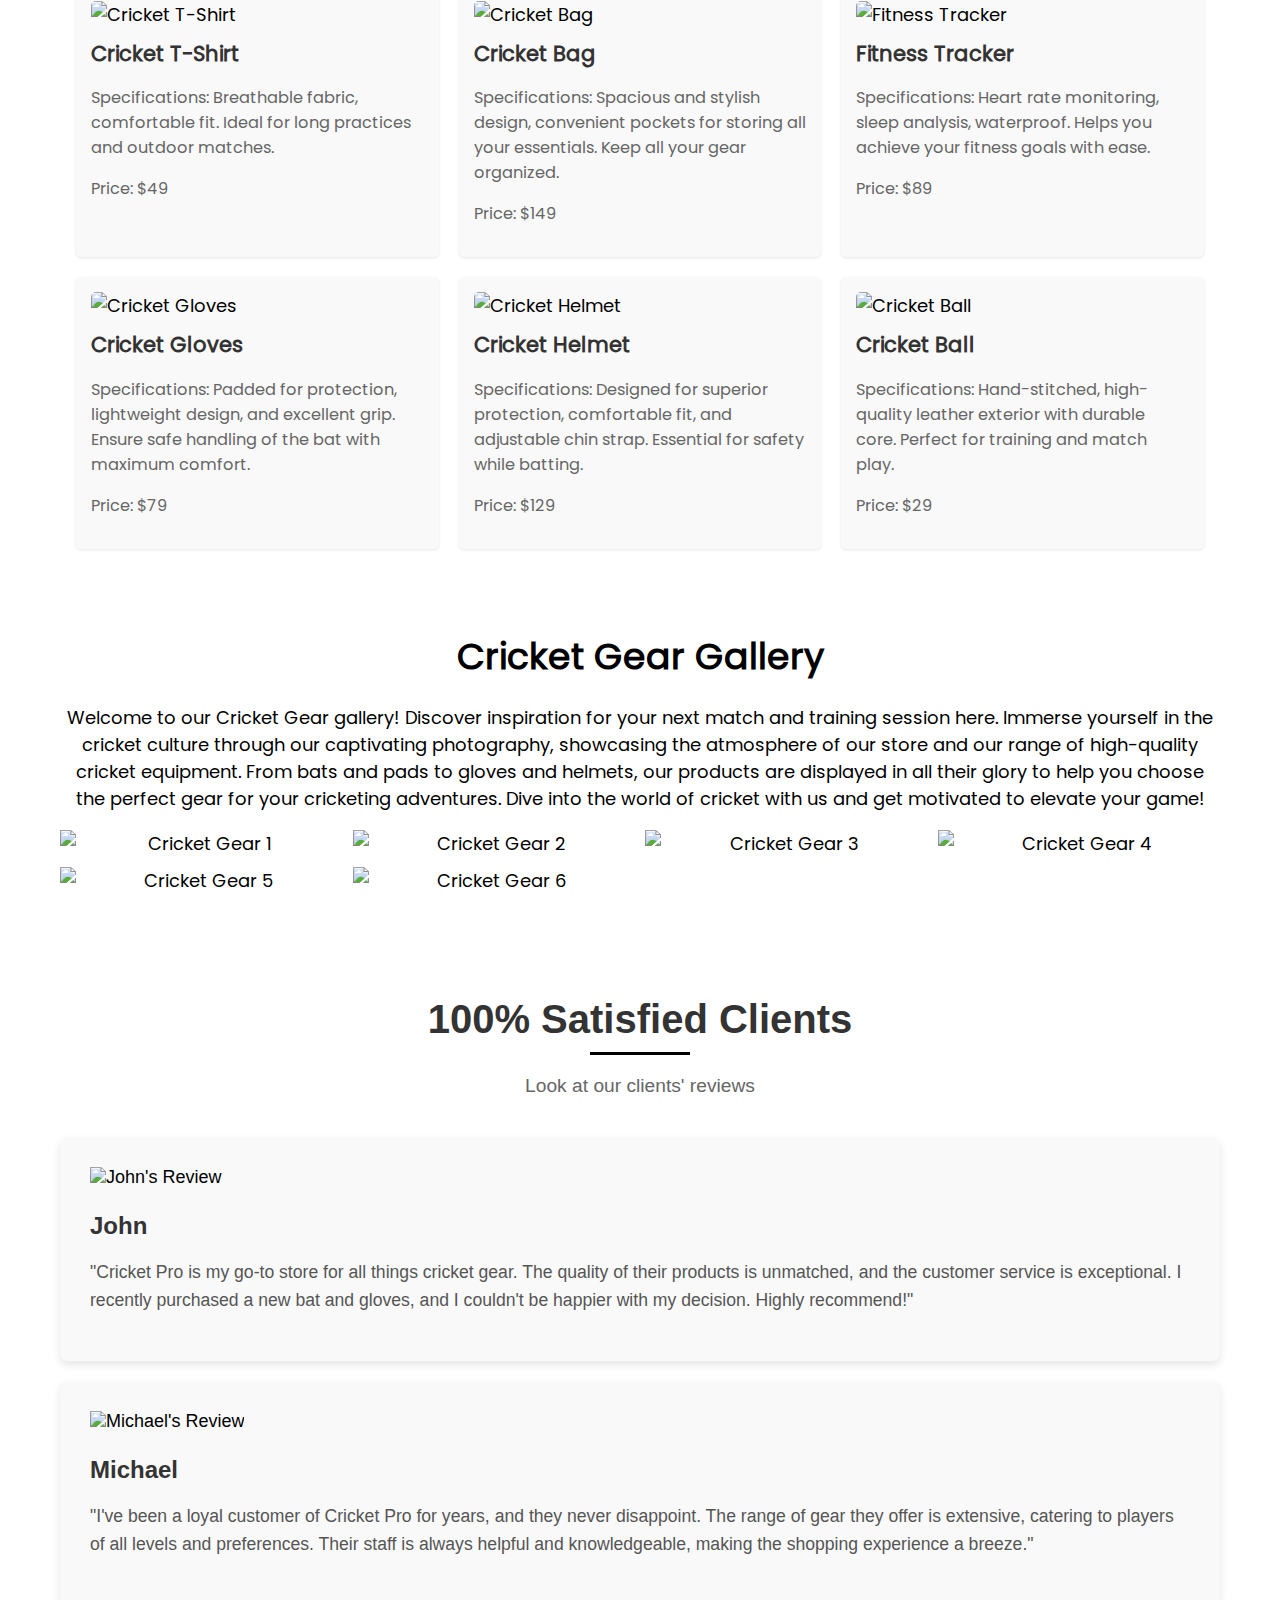
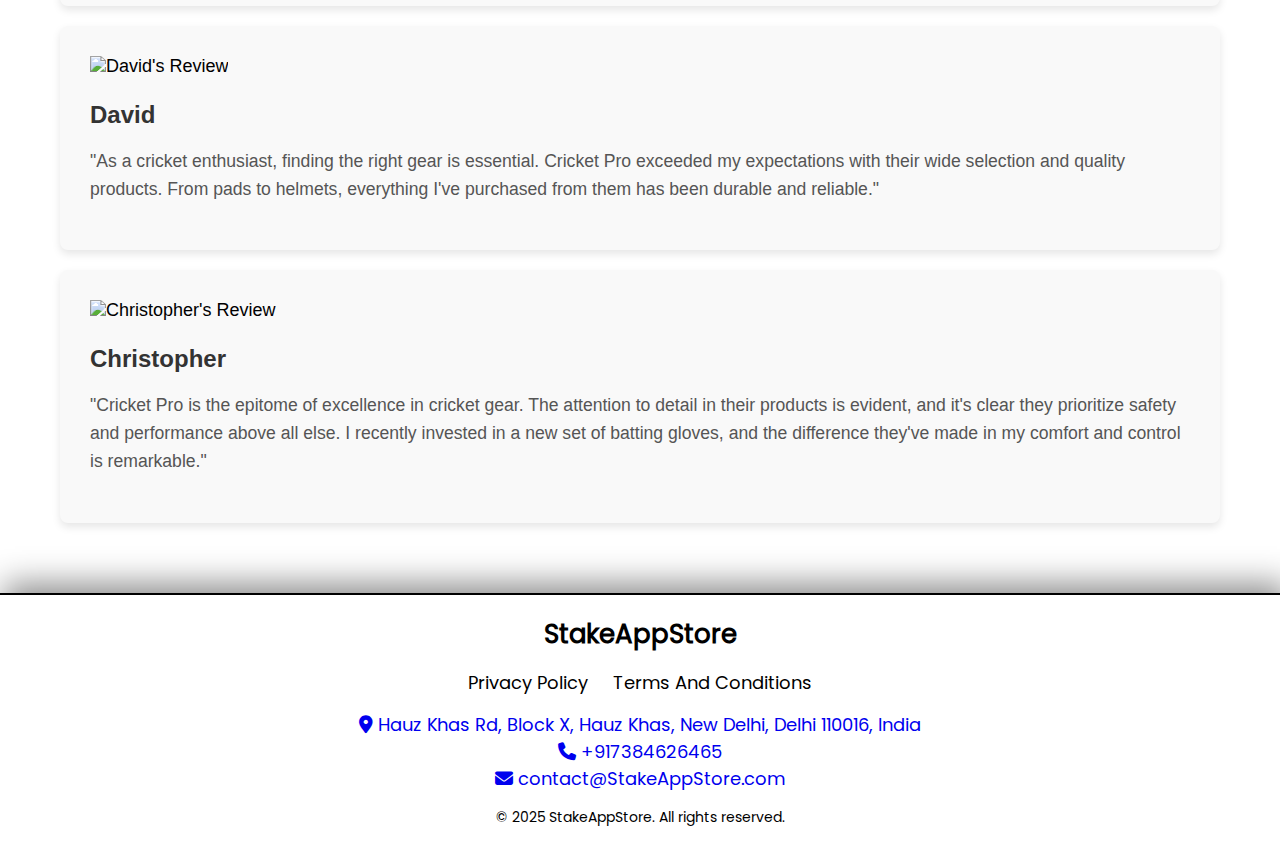
==== commit 19699b5a: "f" ====
--- a/index.html
+++ b/index.html
@@ -156,24 +156,73 @@
                     <h3>Cricket Gloves</h3>
                     <p>Specifications: Padded for protection, lightweight design, and excellent grip. Ensure safe handling of the bat with maximum comfort.</p>
                     <p>Price: $79</p>
-                    <a href="/#form" class="store-gallery__learn-more-btn">Learn More</a>
                 </div>
                 <div class="store-gallery__concept-card">
                     <img src="img/gallery/item-8.jpg" alt="Cricket Helmet">
                     <h3>Cricket Helmet</h3>
                     <p>Specifications: Designed for superior protection, comfortable fit, and adjustable chin strap. Essential for safety while batting.</p>
                     <p>Price: $129</p>
-                    <a href="/#form" class="store-gallery__learn-more-btn">Learn More</a>
                 </div>
                 <div class="store-gallery__concept-card">
                     <img src="img/gallery/item-9.jpg" alt="Cricket Ball">
                     <h3>Cricket Ball</h3>
                     <p>Specifications: Hand-stitched, high-quality leather exterior with durable core. Perfect for training and match play.</p>
                     <p>Price: $29</p>
-                    <a href="/#form" class="store-gallery__learn-more-btn">Learn More</a>
-                </div>
-            </div>
-        </section>    
+                </div>
+            </div>
+        </section>  
+        
+        
+
+
+        <section class="gallery-section">
+            <h2 class="gallery-title">Cricket Gear Gallery</h2>
+            <p>Welcome to our Cricket Gear gallery! Discover inspiration for your next match and training session here. Immerse yourself in the cricket culture through our captivating photography, showcasing the atmosphere of our store and our range of high-quality cricket equipment. From bats and pads to gloves and helmets, our products are displayed in all their glory to help you choose the perfect gear for your cricketing adventures. Dive into the world of cricket with us and get motivated to elevate your game!</p>
+            <div class="gallery-container">
+                <img src="img/home/gallery-1.jpg" alt="Cricket Gear 1" class="gallery-image">
+                <img src="img/home/gallery-2.jpg" alt="Cricket Gear 2" class="gallery-image">
+                <img src="img/home/gallery-3.jpg" alt="Cricket Gear 3" class="gallery-image">
+                <img src="img/home/gallery-4.jpg" alt="Cricket Gear 4" class="gallery-image">
+                <img src="img/home/gallery-5.jpg" alt="Cricket Gear 5" class="gallery-image">
+                <img src="img/home/gallery-6.jpg" alt="Cricket Gear 6" class="gallery-image">
+            </div>
+
+        </section>  
+        
+        
+
+        <section class="reviews-section">
+            <h2>100% Satisfied Clients</h2>
+            <div class="divider"></div>
+            <p class="subheading">Look at our clients' reviews</p>
+            
+            <div class="review">
+                <img src="img/review-1.jpg" alt="John's Review" class="review-img">
+                <h3>John</h3>
+                <p>"Cricket Pro is my go-to store for all things cricket gear. The quality of their products is unmatched, and the customer service is exceptional. I recently purchased a new bat and gloves, and I couldn't be happier with my decision. Highly recommend!"</p>
+            </div>
+            
+            <div class="review">
+                <img src="img/review-2.jpg" alt="Michael's Review" class="review-img">
+                <h3>Michael</h3>
+                <p>"I've been a loyal customer of Cricket Pro for years, and they never disappoint. The range of gear they offer is extensive, catering to players of all levels and preferences. Their staff is always helpful and knowledgeable, making the shopping experience a breeze."</p>
+            </div>
+            
+            <div class="review">
+                <img src="img/review-3.jpg" alt="David's Review" class="review-img">
+                <h3>David</h3>
+                <p>"As a cricket enthusiast, finding the right gear is essential. Cricket Pro exceeded my expectations with their wide selection and quality products. From pads to helmets, everything I've purchased from them has been durable and reliable."</p>
+            </div>
+            
+            <div class="review">
+                <img src="img/review-4.jpg" alt="Christopher's Review" class="review-img">
+                <h3>Christopher</h3>
+                <p>"Cricket Pro is the epitome of excellence in cricket gear. The attention to detail in their products is evident, and it's clear they prioritize safety and performance above all else. I recently invested in a new set of batting gloves, and the difference they've made in my comfort and control is remarkable."</p>
+            </div>
+        </section>
+    
+    
+    
     </main>
 
     <footer class="footer">
--- a/style.css
+++ b/style.css
@@ -674,6 +674,52 @@
 
 
 
+.gallery-section {
+    text-align: center;
+    padding: 20px;
+    max-width: 1200px;
+    margin: 0 auto;
+}
+
+.gallery-title {
+    font-size: 2em;
+    margin-bottom: 20px;
+}
+
+.gallery-container {
+    display: grid;
+    grid-template-columns: repeat(4, 1fr);
+    gap: 10px;
+}
+
+.gallery-image {
+    width: 100%;
+    height: auto;
+    cursor: pointer;
+    transition: transform 0.2s;
+}
+
+.gallery-image:hover {
+    transform: scale(1.05);
+}
+
+
+
+@media (max-width: 768px) {
+    .gallery-container {
+        grid-template-columns: repeat(2, 1fr);
+    }
+}
+
+@media (max-width: 480px) {
+    .gallery-title {
+        font-size: 1.5em;
+    }
+}
+
+
+
+
 
 
 
@@ -706,4 +752,55 @@
     .menu-button:hover {
         background-color: #dbb807;
     }
+}
+
+
+
+
+.reviews-section {
+    max-width: 1200px;
+    margin: 0 auto;
+    padding: 50px 20px;
+    text-align: center;
+    font-family: 'Arial', sans-serif;
+}
+
+.reviews-section h2 {
+    font-size: 2.5rem;
+    color: #333;
+    margin-bottom: 10px;
+}
+
+.divider {
+    width: 100px;
+    height: 3px;
+    background-color: #000000;
+    margin: 0 auto 20px;
+}
+
+.subheading {
+    font-size: 1.2rem;
+    color: #666;
+    margin-bottom: 40px;
+}
+
+.review {
+    background-color: #f9f9f9;
+    padding: 30px;
+    margin: 20px 0;
+    border-radius: 8px;
+    text-align: left;
+    box-shadow: 0 4px 8px rgba(0,0,0,0.1);
+}
+
+.review h3 {
+    color: #333;
+    font-size: 1.5rem;
+    margin-bottom: 15px;
+}
+
+.review p {
+    color: #555;
+    line-height: 1.6;
+    font-size: 1.1rem;
 }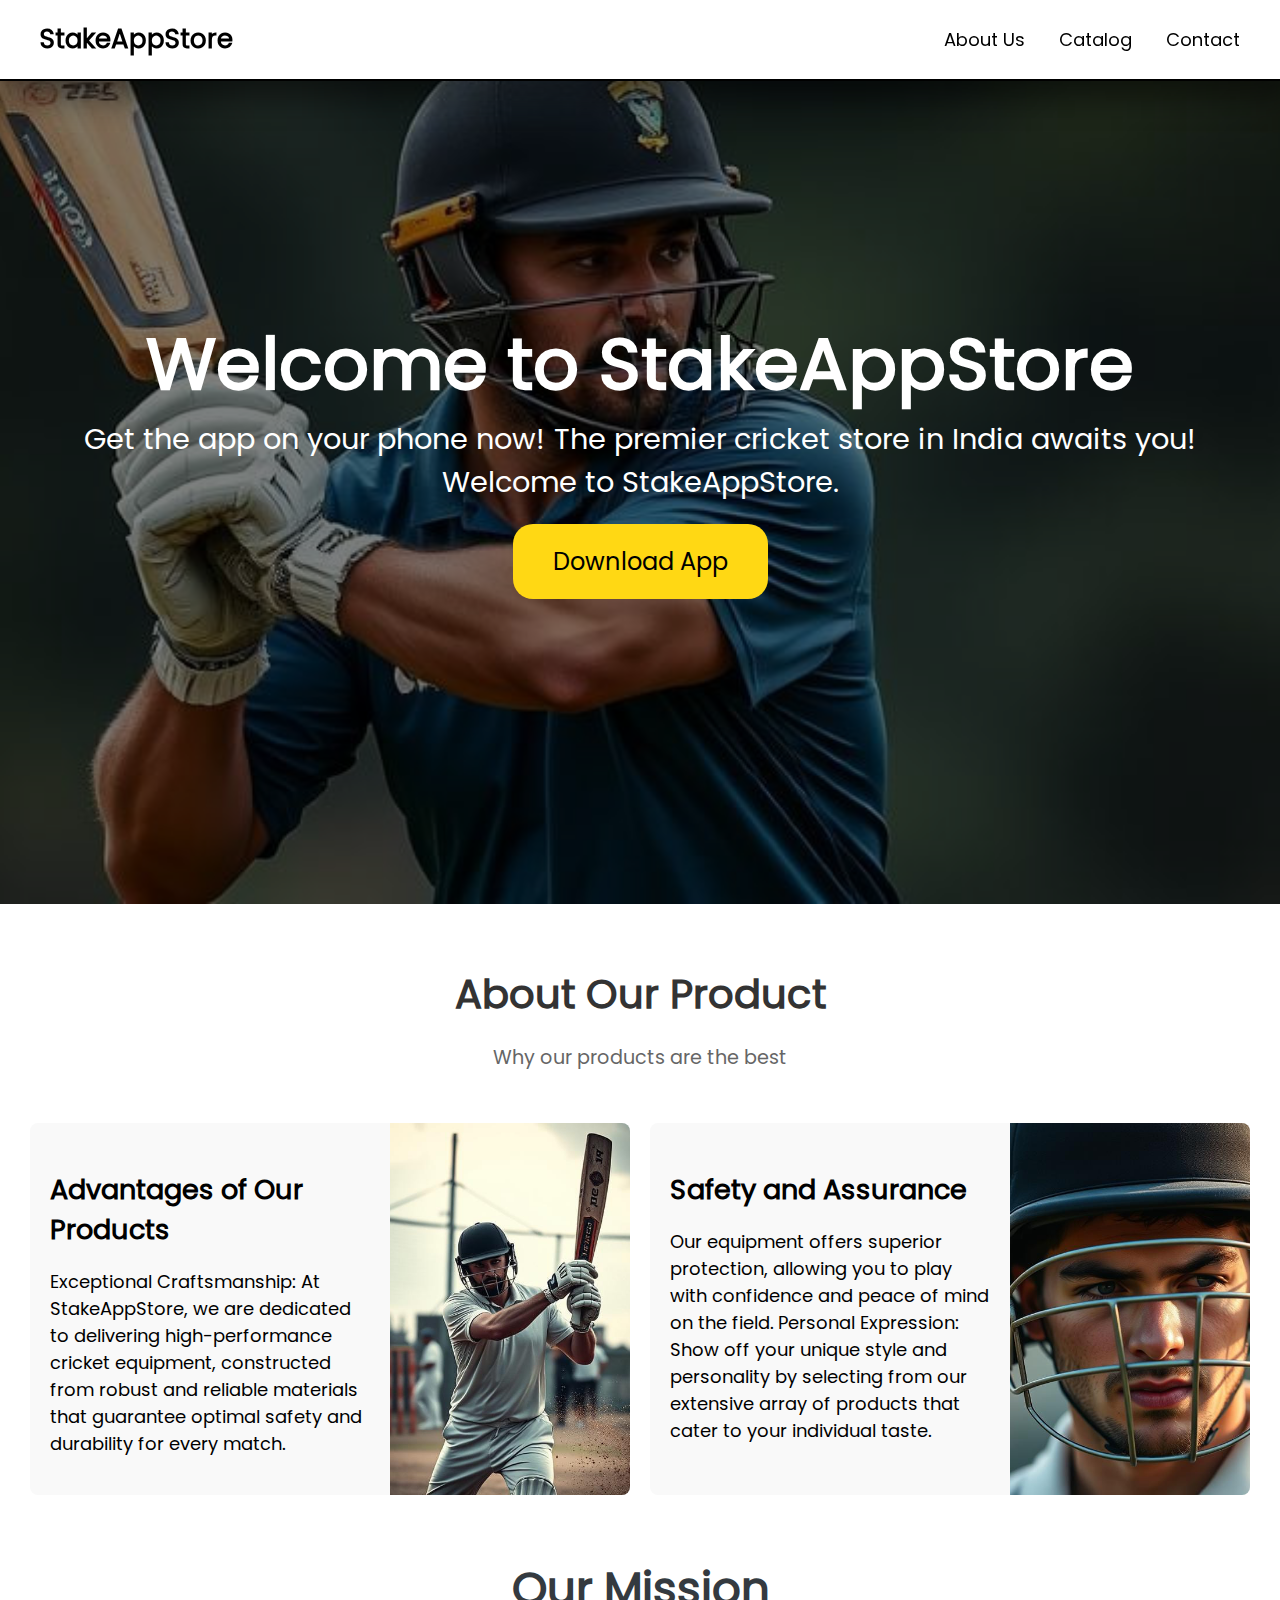
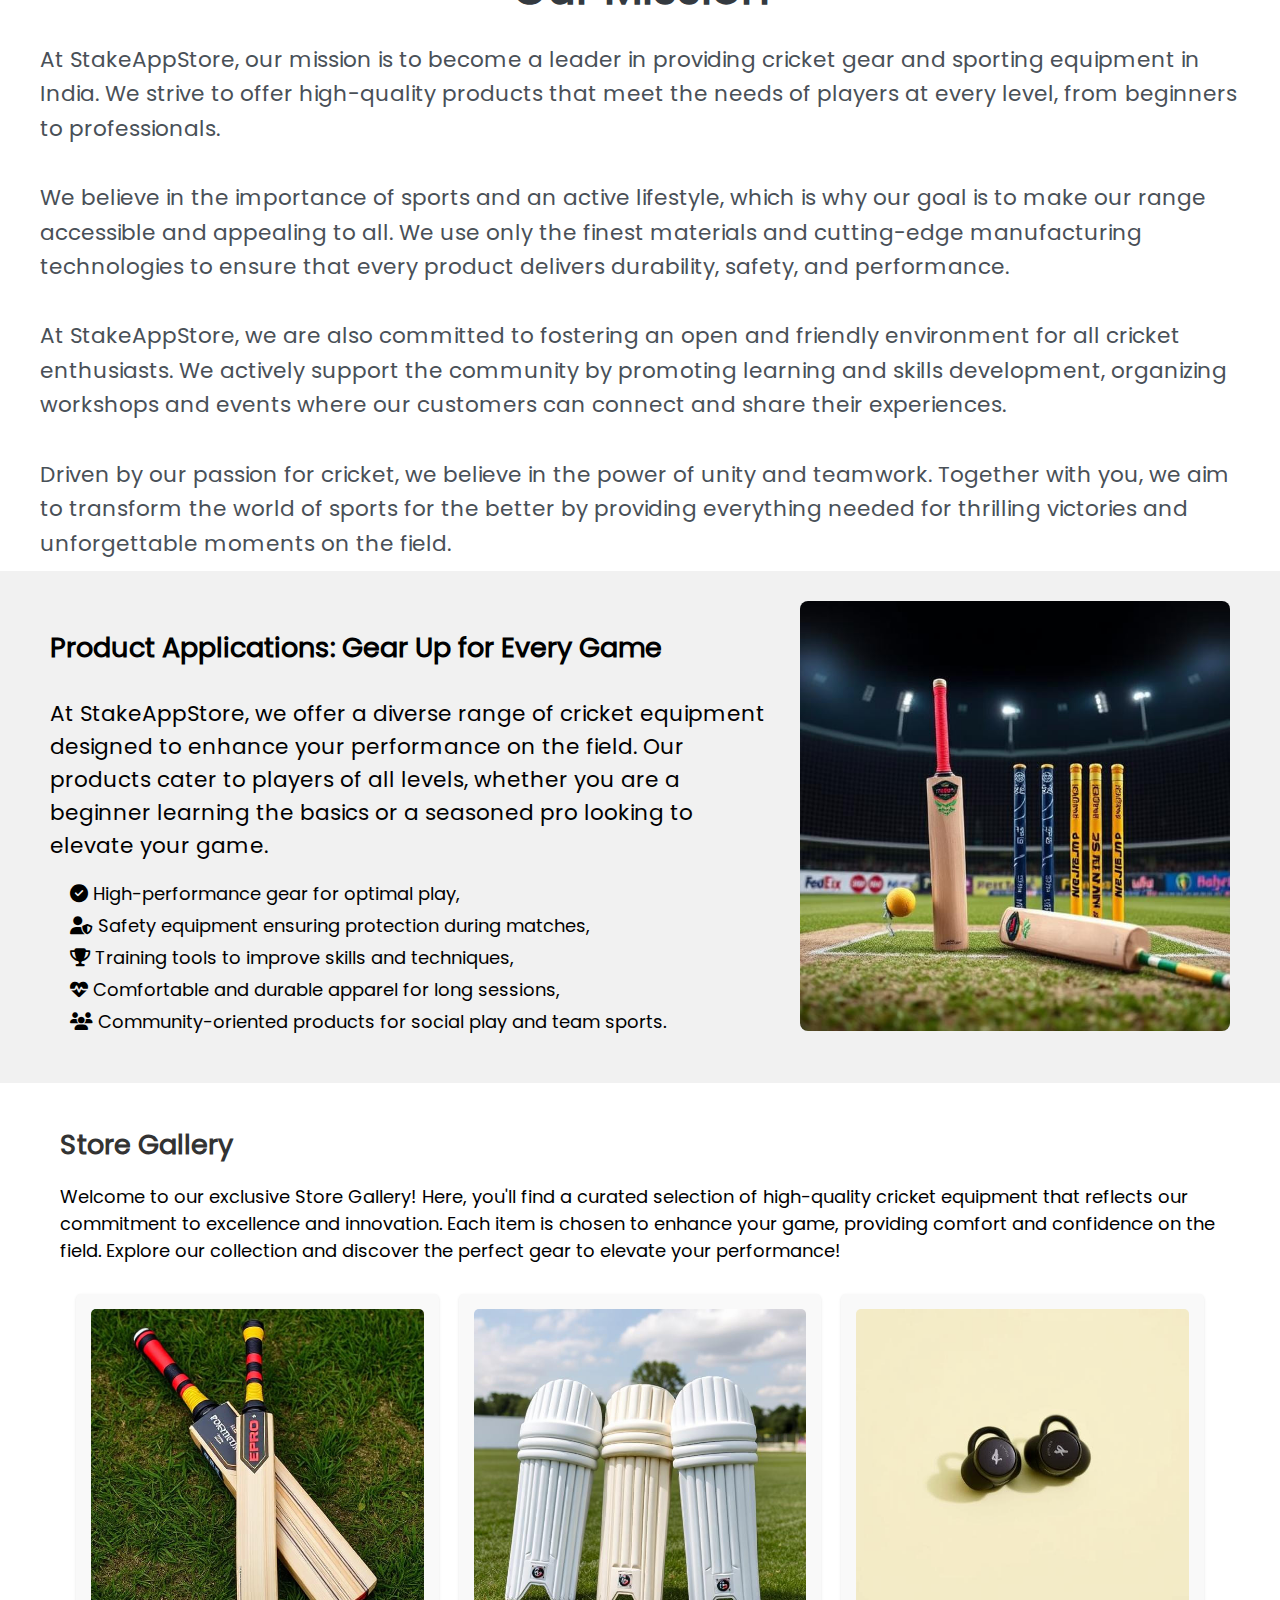
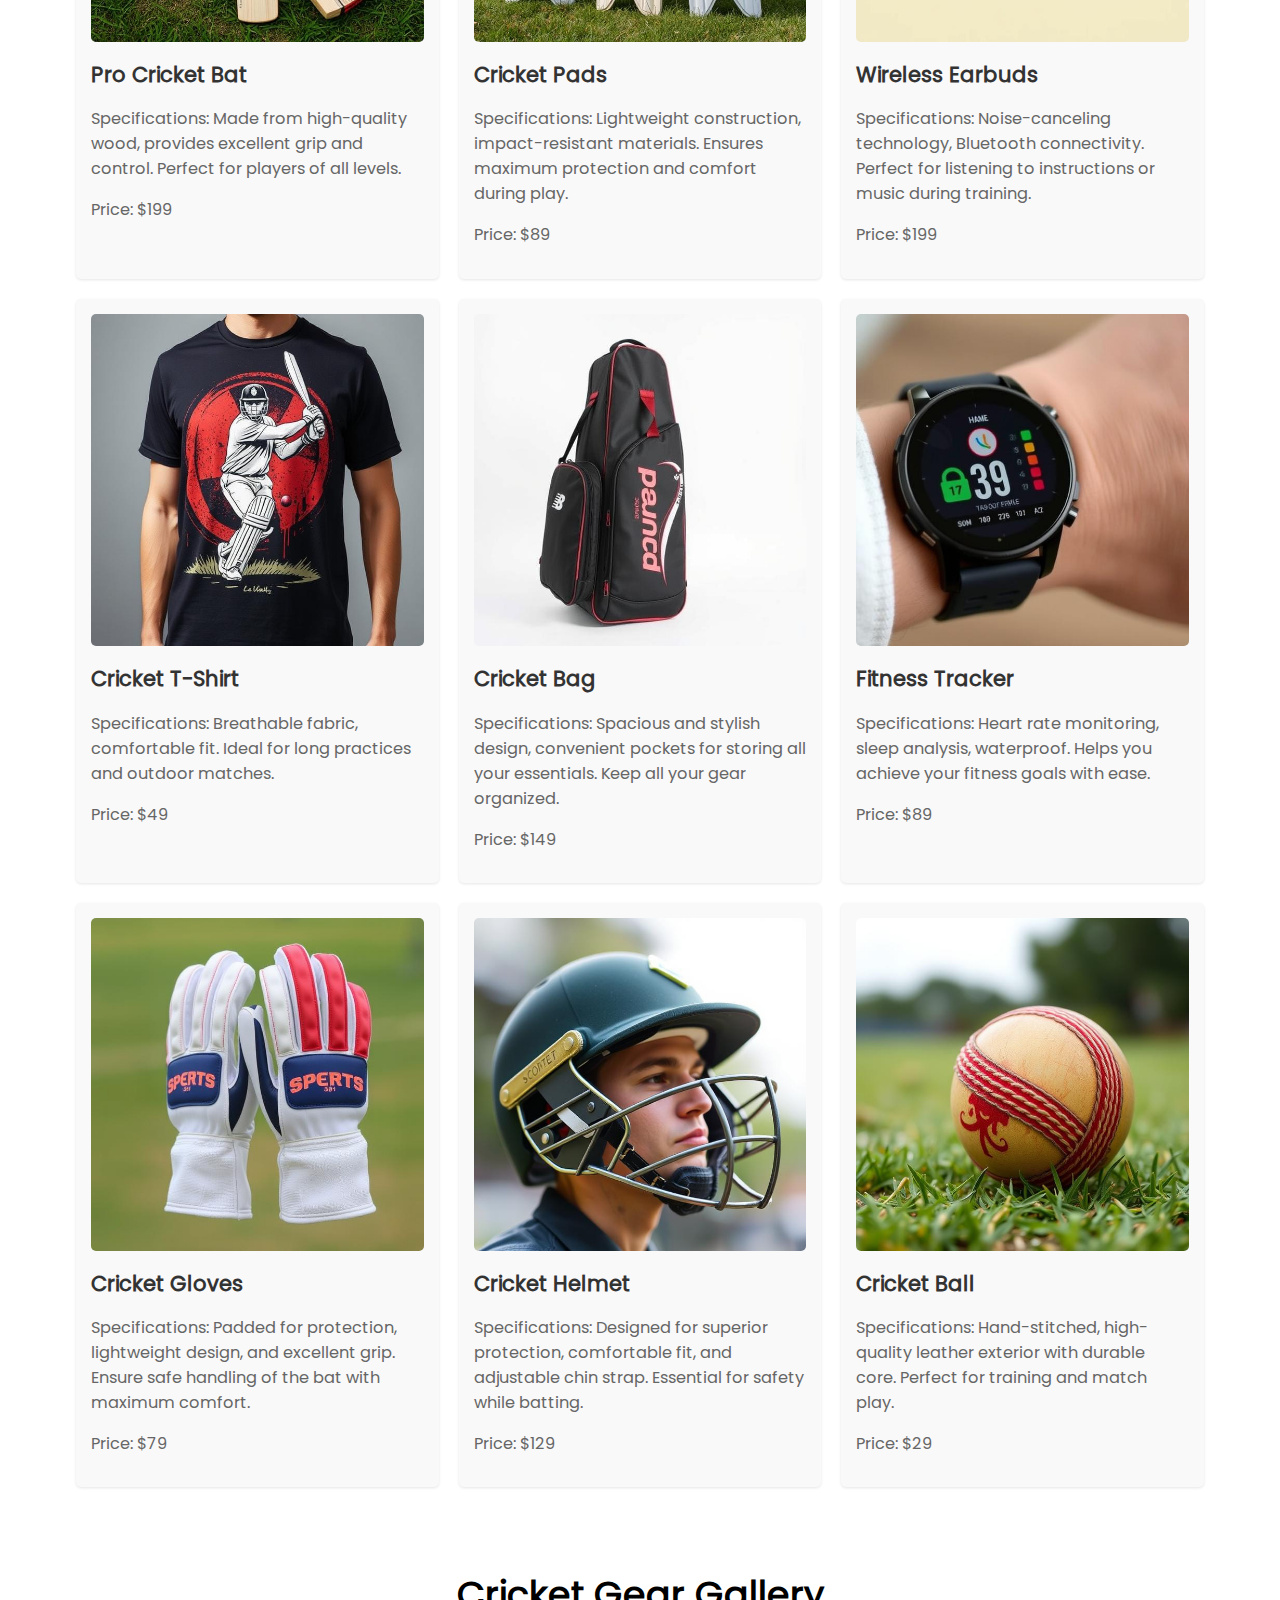
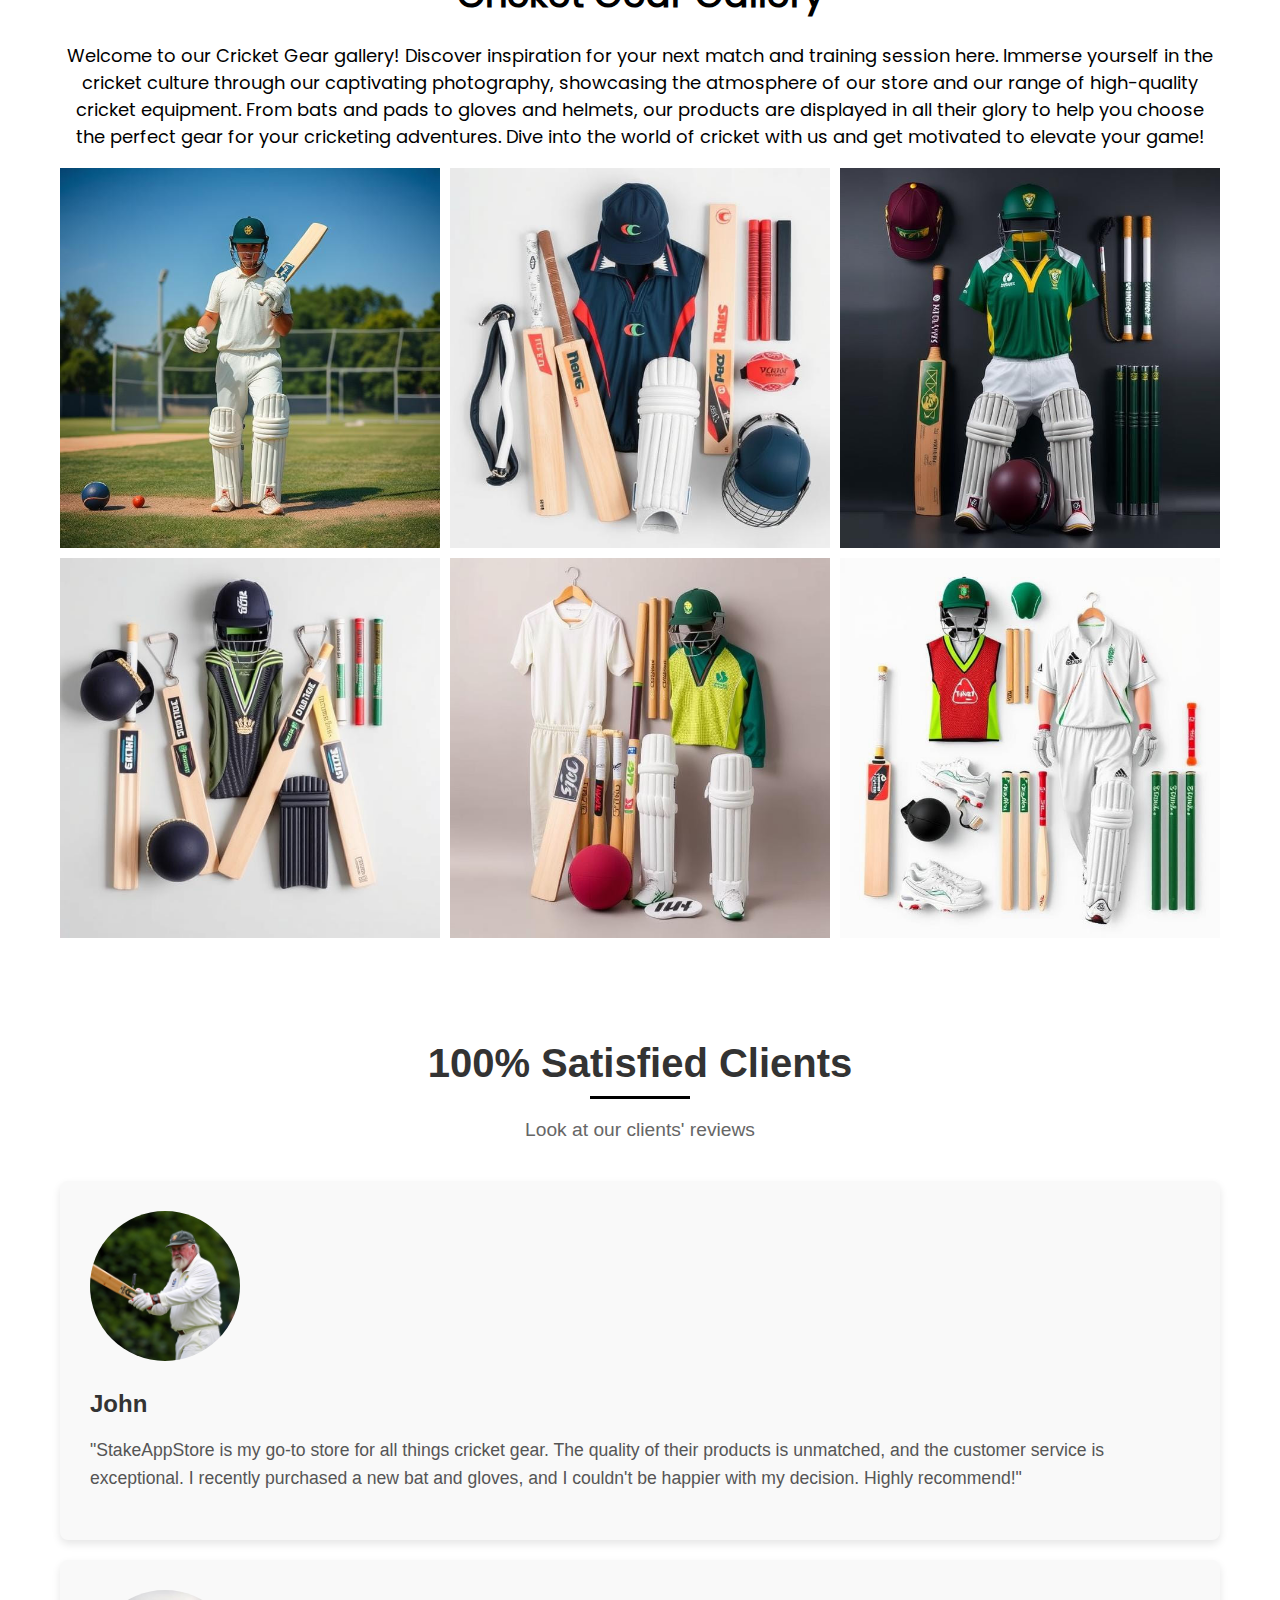
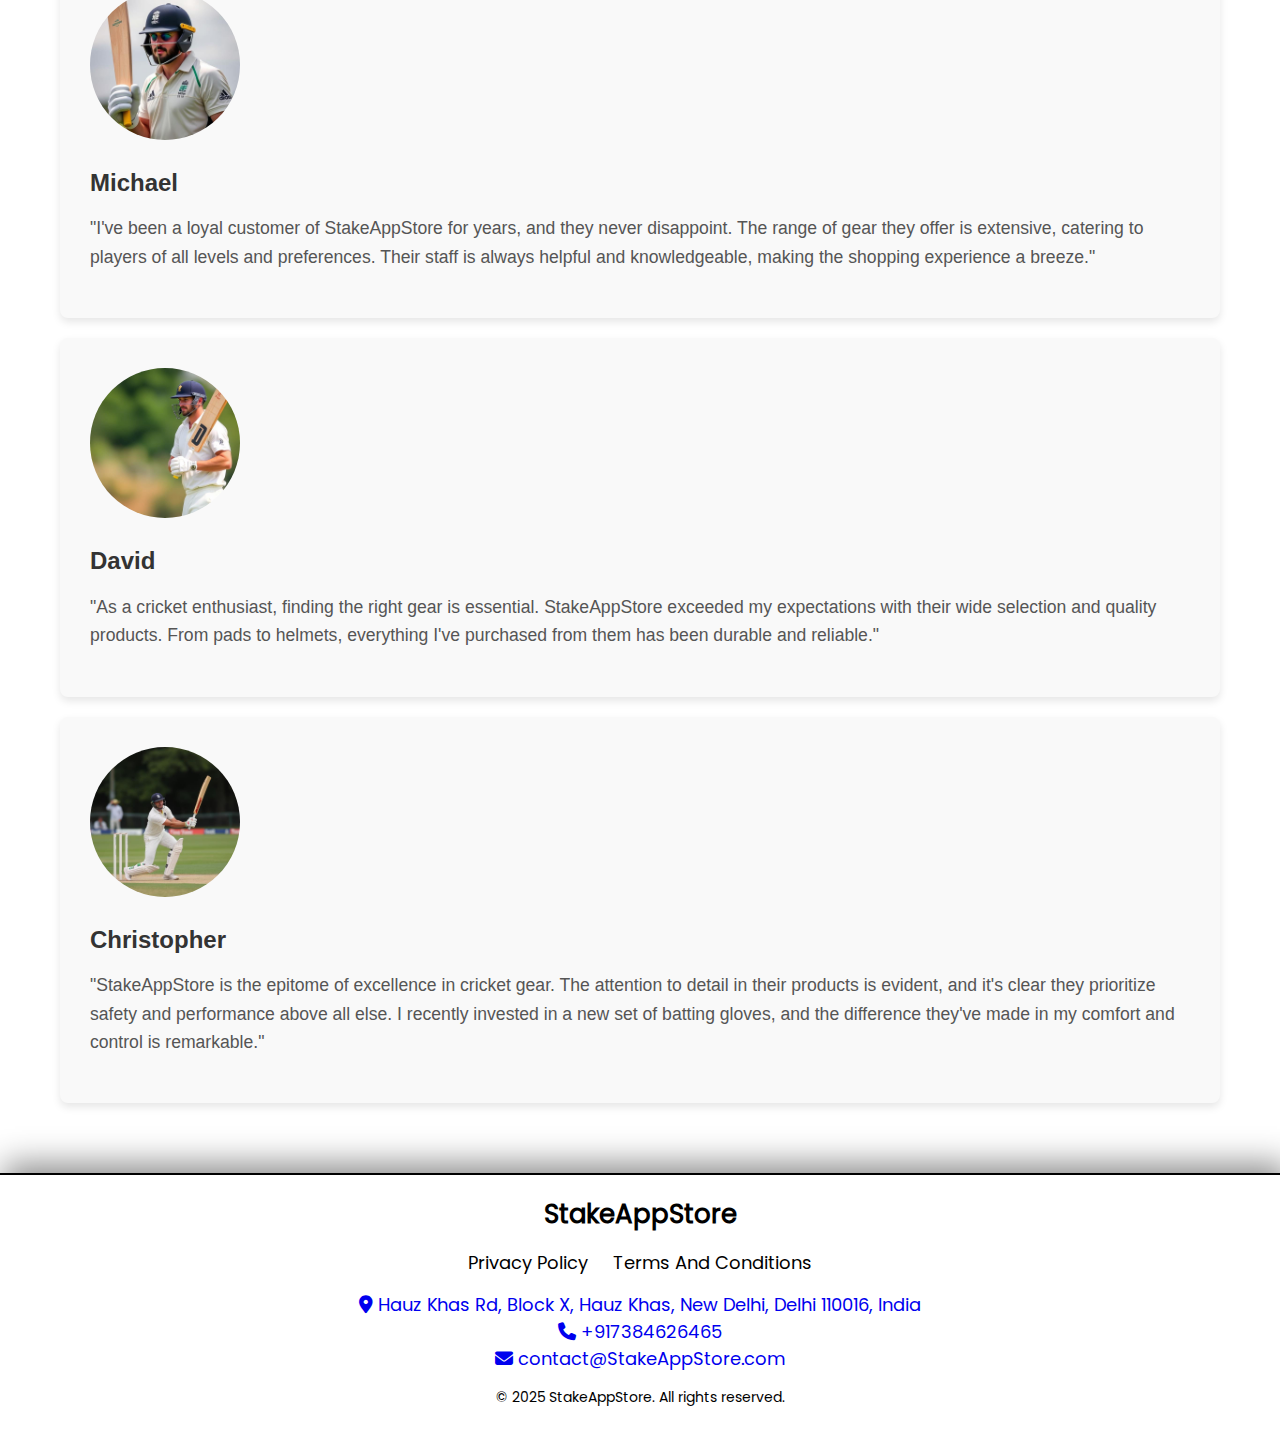
==== commit 88a6e02b: "f" ====
--- a/index.html
+++ b/index.html
@@ -105,7 +105,7 @@
                     </ul>
                 </div>
                 <div class="applications-image-block">
-                    <img src="img/home/product-applications.jpg" alt="cricket gear" class="product-applications-image">
+                    <img src="img/img3.jpg" alt="cricket gear" class="product-applications-image">
                 </div>
             </div>
         </section>
@@ -116,55 +116,55 @@
             <p>Welcome to our exclusive Store Gallery! Here, you'll find a curated selection of high-quality cricket equipment that reflects our commitment to excellence and innovation. Each item is chosen to enhance your game, providing comfort and confidence on the field. Explore our collection and discover the perfect gear to elevate your performance!</p>
             <div class="store-gallery__concept-team-cards">
                 <div class="store-gallery__concept-card">
-                    <img src="img/gallery/item-1.jpg" alt="Pro Cricket Bat">
+                    <img src="img/item-1.jpg" alt="Pro Cricket Bat">
                     <h3>Pro Cricket Bat</h3>
                     <p>Specifications: Made from high-quality wood, provides excellent grip and control. Perfect for players of all levels.</p>
                     <p>Price: $199</p>
                 </div>
                 <div class="store-gallery__concept-card">
-                    <img src="img/gallery/item-2.jpg" alt="Cricket Pads">
+                    <img src="img/item-2.jpg" alt="Cricket Pads">
                     <h3>Cricket Pads</h3>
                     <p>Specifications: Lightweight construction, impact-resistant materials. Ensures maximum protection and comfort during play.</p>
                     <p>Price: $89</p>
                 </div>
                 <div class="store-gallery__concept-card">
-                    <img src="img/gallery/item-3.jpg" alt="Wireless Earbuds">
+                    <img src="img/item-3.jpg" alt="Wireless Earbuds">
                     <h3>Wireless Earbuds</h3>
                     <p>Specifications: Noise-canceling technology, Bluetooth connectivity. Perfect for listening to instructions or music during training.</p>
                     <p>Price: $199</p>
                 </div>
                 <div class="store-gallery__concept-card">
-                    <img src="img/gallery/item-4.jpg" alt="Cricket T-Shirt">
+                    <img src="img/item-4.jpg" alt="Cricket T-Shirt">
                     <h3>Cricket T-Shirt</h3>
                     <p>Specifications: Breathable fabric, comfortable fit. Ideal for long practices and outdoor matches.</p>
                     <p>Price: $49</p>
                 </div>
                 <div class="store-gallery__concept-card">
-                    <img src="img/gallery/item-5.jpg" alt="Cricket Bag">
+                    <img src="img/item-5.jpg" alt="Cricket Bag">
                     <h3>Cricket Bag</h3>
                     <p>Specifications: Spacious and stylish design, convenient pockets for storing all your essentials. Keep all your gear organized.</p>
                     <p>Price: $149</p>
                 </div>
                 <div class="store-gallery__concept-card">
-                    <img src="img/gallery/item-6.jpg" alt="Fitness Tracker">
+                    <img src="img/item-6.jpg" alt="Fitness Tracker">
                     <h3>Fitness Tracker</h3>
                     <p>Specifications: Heart rate monitoring, sleep analysis, waterproof. Helps you achieve your fitness goals with ease.</p>
                     <p>Price: $89</p>
                 </div>
                 <div class="store-gallery__concept-card">
-                    <img src="img/gallery/item-7.jpg" alt="Cricket Gloves">
+                    <img src="img/item-7.jpg" alt="Cricket Gloves">
                     <h3>Cricket Gloves</h3>
                     <p>Specifications: Padded for protection, lightweight design, and excellent grip. Ensure safe handling of the bat with maximum comfort.</p>
                     <p>Price: $79</p>
                 </div>
                 <div class="store-gallery__concept-card">
-                    <img src="img/gallery/item-8.jpg" alt="Cricket Helmet">
+                    <img src="img/item-8.jpg" alt="Cricket Helmet">
                     <h3>Cricket Helmet</h3>
                     <p>Specifications: Designed for superior protection, comfortable fit, and adjustable chin strap. Essential for safety while batting.</p>
                     <p>Price: $129</p>
                 </div>
                 <div class="store-gallery__concept-card">
-                    <img src="img/gallery/item-9.jpg" alt="Cricket Ball">
+                    <img src="img/item-9.jpg" alt="Cricket Ball">
                     <h3>Cricket Ball</h3>
                     <p>Specifications: Hand-stitched, high-quality leather exterior with durable core. Perfect for training and match play.</p>
                     <p>Price: $29</p>
@@ -179,12 +179,12 @@
             <h2 class="gallery-title">Cricket Gear Gallery</h2>
             <p>Welcome to our Cricket Gear gallery! Discover inspiration for your next match and training session here. Immerse yourself in the cricket culture through our captivating photography, showcasing the atmosphere of our store and our range of high-quality cricket equipment. From bats and pads to gloves and helmets, our products are displayed in all their glory to help you choose the perfect gear for your cricketing adventures. Dive into the world of cricket with us and get motivated to elevate your game!</p>
             <div class="gallery-container">
-                <img src="img/home/gallery-1.jpg" alt="Cricket Gear 1" class="gallery-image">
-                <img src="img/home/gallery-2.jpg" alt="Cricket Gear 2" class="gallery-image">
-                <img src="img/home/gallery-3.jpg" alt="Cricket Gear 3" class="gallery-image">
-                <img src="img/home/gallery-4.jpg" alt="Cricket Gear 4" class="gallery-image">
-                <img src="img/home/gallery-5.jpg" alt="Cricket Gear 5" class="gallery-image">
-                <img src="img/home/gallery-6.jpg" alt="Cricket Gear 6" class="gallery-image">
+                <img src="img/gallery-1.jpg" alt="Cricket Gear 1" class="gallery-image">
+                <img src="img/gallery-2.jpg" alt="Cricket Gear 2" class="gallery-image">
+                <img src="img/gallery-3.jpg" alt="Cricket Gear 3" class="gallery-image">
+                <img src="img/gallery-4.jpg" alt="Cricket Gear 4" class="gallery-image">
+                <img src="img/gallery-5.jpg" alt="Cricket Gear 5" class="gallery-image">
+                <img src="img/gallery-6.jpg" alt="Cricket Gear 6" class="gallery-image">
             </div>
 
         </section>  
@@ -197,27 +197,31 @@
             <p class="subheading">Look at our clients' reviews</p>
             
             <div class="review">
-                <img src="img/review-1.jpg" alt="John's Review" class="review-img">
-                <h3>John</h3>
-                <p>"Cricket Pro is my go-to store for all things cricket gear. The quality of their products is unmatched, and the customer service is exceptional. I recently purchased a new bat and gloves, and I couldn't be happier with my decision. Highly recommend!"</p>
-            </div>
-            
-            <div class="review">
-                <img src="img/review-2.jpg" alt="Michael's Review" class="review-img">
+                <img src="img/rew1.jpg" alt="John's Review" class="review-img">
+                <div>
+
+
+                    <h3>John</h3>
+                    <p>"StakeAppStore is my go-to store for all things cricket gear. The quality of their products is unmatched, and the customer service is exceptional. I recently purchased a new bat and gloves, and I couldn't be happier with my decision. Highly recommend!"</p>
+                </div>
+            </div>
+            
+            <div class="review">
+                <img src="img/rew2.jpg" alt="Michael's Review" class="review-img">
                 <h3>Michael</h3>
-                <p>"I've been a loyal customer of Cricket Pro for years, and they never disappoint. The range of gear they offer is extensive, catering to players of all levels and preferences. Their staff is always helpful and knowledgeable, making the shopping experience a breeze."</p>
-            </div>
-            
-            <div class="review">
-                <img src="img/review-3.jpg" alt="David's Review" class="review-img">
+                <p>"I've been a loyal customer of StakeAppStore for years, and they never disappoint. The range of gear they offer is extensive, catering to players of all levels and preferences. Their staff is always helpful and knowledgeable, making the shopping experience a breeze."</p>
+            </div>
+            
+            <div class="review">
+                <img src="img/rew3.jpg" alt="David's Review" class="review-img">
                 <h3>David</h3>
-                <p>"As a cricket enthusiast, finding the right gear is essential. Cricket Pro exceeded my expectations with their wide selection and quality products. From pads to helmets, everything I've purchased from them has been durable and reliable."</p>
-            </div>
-            
-            <div class="review">
-                <img src="img/review-4.jpg" alt="Christopher's Review" class="review-img">
+                <p>"As a cricket enthusiast, finding the right gear is essential. StakeAppStore exceeded my expectations with their wide selection and quality products. From pads to helmets, everything I've purchased from them has been durable and reliable."</p>
+            </div>
+            
+            <div class="review">
+                <img src="img/rew4.jpg" alt="Christopher's Review" class="review-img">
                 <h3>Christopher</h3>
-                <p>"Cricket Pro is the epitome of excellence in cricket gear. The attention to detail in their products is evident, and it's clear they prioritize safety and performance above all else. I recently invested in a new set of batting gloves, and the difference they've made in my comfort and control is remarkable."</p>
+                <p>"StakeAppStore is the epitome of excellence in cricket gear. The attention to detail in their products is evident, and it's clear they prioritize safety and performance above all else. I recently invested in a new set of batting gloves, and the difference they've made in my comfort and control is remarkable."</p>
             </div>
         </section>
     
--- a/style.css
+++ b/style.css
@@ -688,7 +688,7 @@
 
 .gallery-container {
     display: grid;
-    grid-template-columns: repeat(4, 1fr);
+    grid-template-columns: repeat(3, 1fr);
     gap: 10px;
 }
 
@@ -717,46 +717,6 @@
     }
 }
 
-
-
-
-
-
-
-
-
-
-
-
-
-
-
-
-
-@media (min-width: 1025px) {
-    .header-link:hover,
-    .footer-brand:hover {
-        color: #0012b2;
-    }
-    .nav-link:hover {
-        color: #0012b2;
-        border-bottom: 2px solid #0012b2;
-    }
-    .footer-links a:hover {
-        color: #0012b2;
-        border-bottom: 2px solid #0012b2;
-    }
-    .contact-footer:hover {
-        color: black;
-    }
-    .menu-button:hover {
-        background-color: #dbb807;
-    }
-}
-
-
-
-
 .reviews-section {
     max-width: 1200px;
     margin: 0 auto;
@@ -774,7 +734,7 @@
 .divider {
     width: 100px;
     height: 3px;
-    background-color: #000000;
+    background-color: #ff6b00;
     margin: 0 auto 20px;
 }
 
@@ -803,4 +763,97 @@
     color: #555;
     line-height: 1.6;
     font-size: 1.1rem;
+}
+
+.review-img{
+    width: 150px;
+    border-radius: 100px;
+}
+
+
+
+
+
+
+
+
+
+
+
+
+
+
+
+
+
+@media (min-width: 1025px) {
+    .header-link:hover,
+    .footer-brand:hover {
+        color: #0012b2;
+    }
+    .nav-link:hover {
+        color: #0012b2;
+        border-bottom: 2px solid #0012b2;
+    }
+    .footer-links a:hover {
+        color: #0012b2;
+        border-bottom: 2px solid #0012b2;
+    }
+    .contact-footer:hover {
+        color: black;
+    }
+    .menu-button:hover {
+        background-color: #dbb807;
+    }
+}
+
+
+
+
+.reviews-section {
+    max-width: 1200px;
+    margin: 0 auto;
+    padding: 50px 20px;
+    text-align: center;
+    font-family: 'Arial', sans-serif;
+}
+
+.reviews-section h2 {
+    font-size: 2.5rem;
+    color: #333;
+    margin-bottom: 10px;
+}
+
+.divider {
+    width: 100px;
+    height: 3px;
+    background-color: #000000;
+    margin: 0 auto 20px;
+}
+
+.subheading {
+    font-size: 1.2rem;
+    color: #666;
+    margin-bottom: 40px;
+}
+
+.review {
+    background-color: #f9f9f9;
+    padding: 30px;
+    margin: 20px 0;
+    border-radius: 8px;
+    text-align: left;
+    box-shadow: 0 4px 8px rgba(0,0,0,0.1);
+}
+
+.review h3 {
+    color: #333;
+    font-size: 1.5rem;
+    margin-bottom: 15px;
+}
+
+.review p {
+    color: #555;
+    line-height: 1.6;
+    font-size: 1.1rem;
 }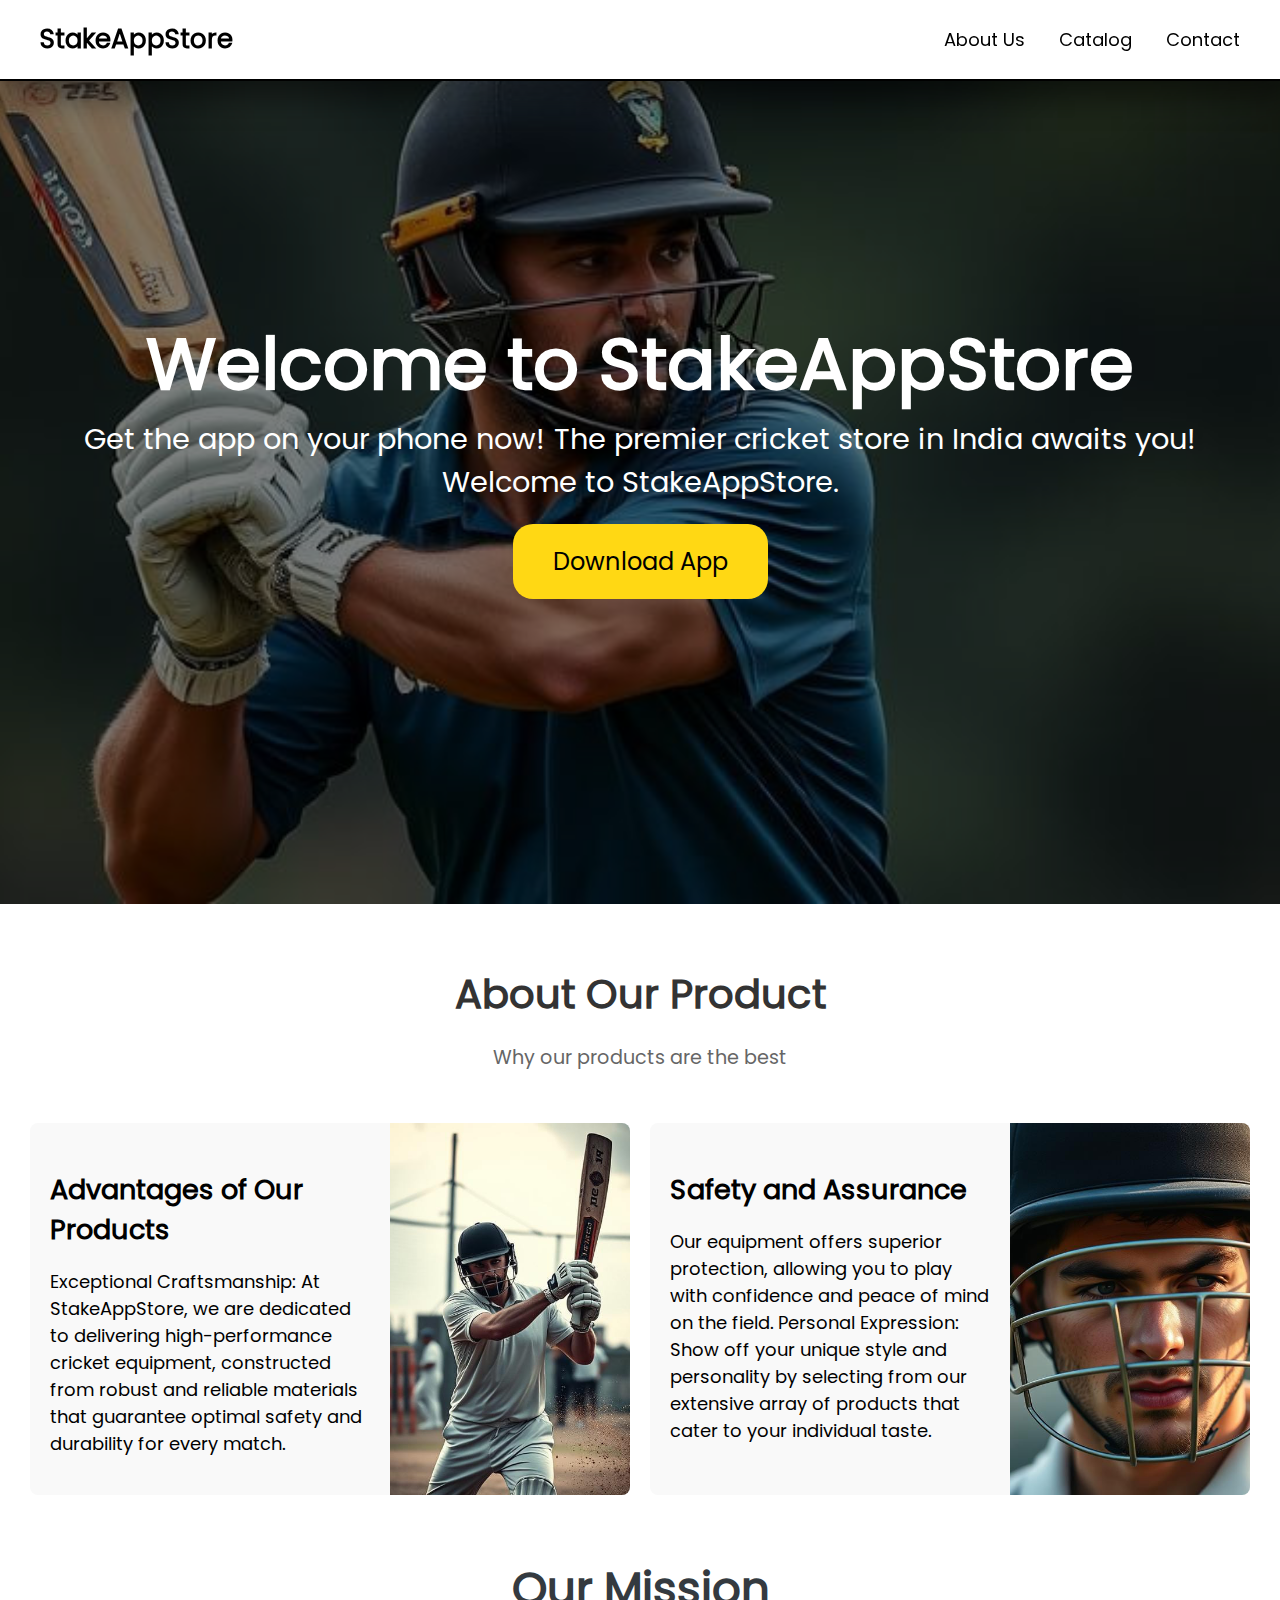
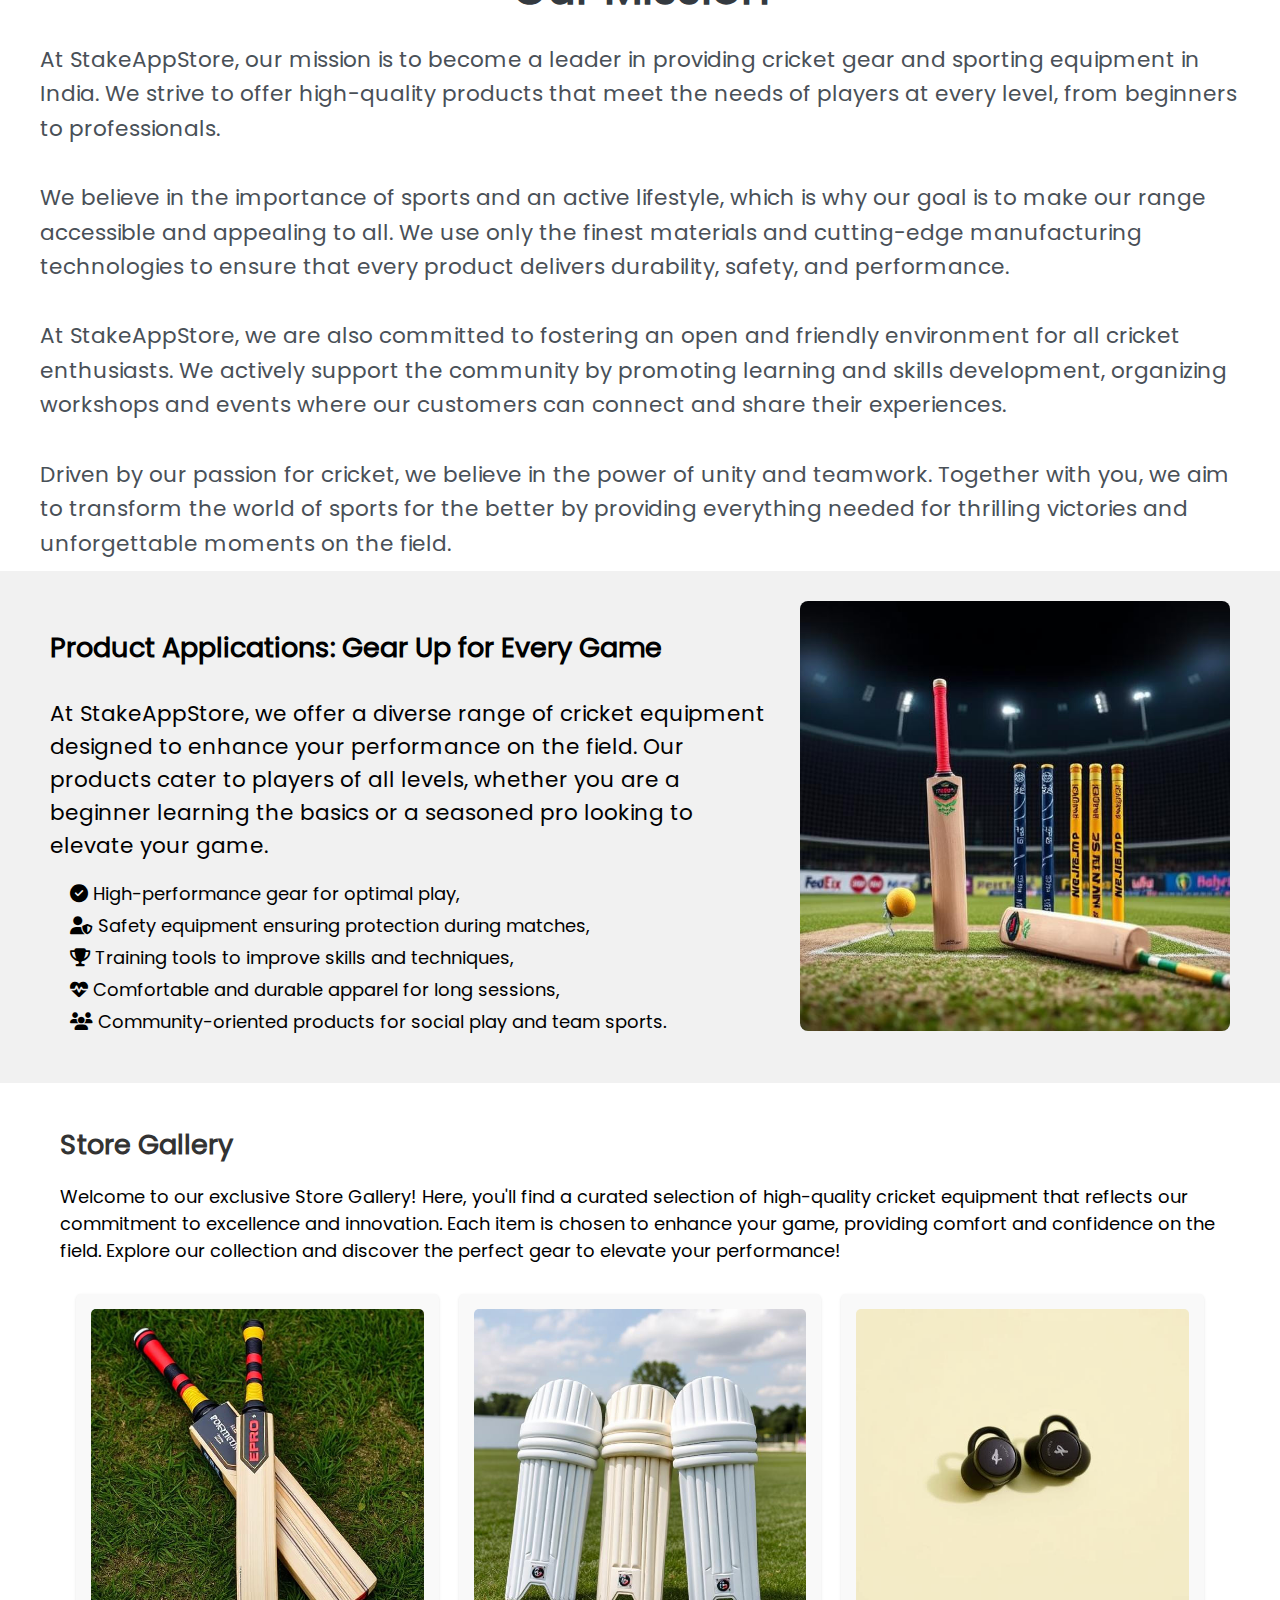
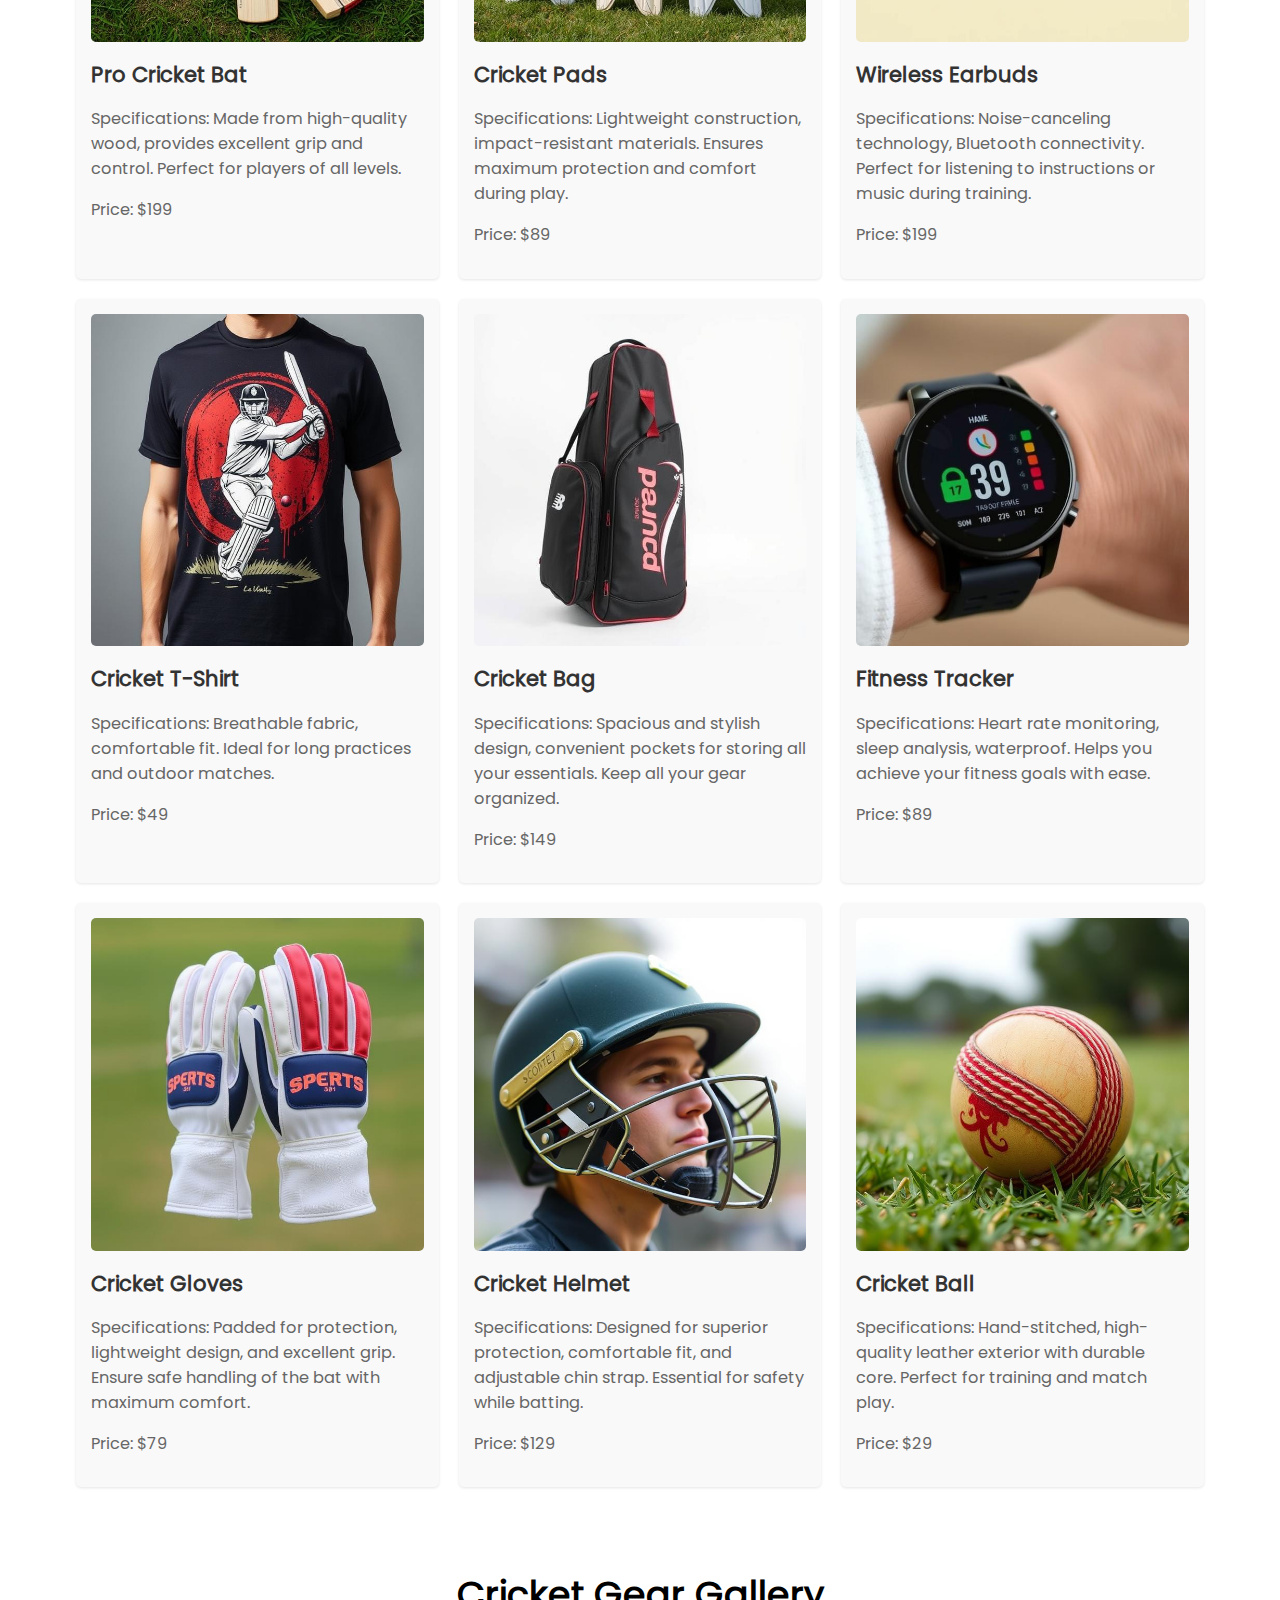
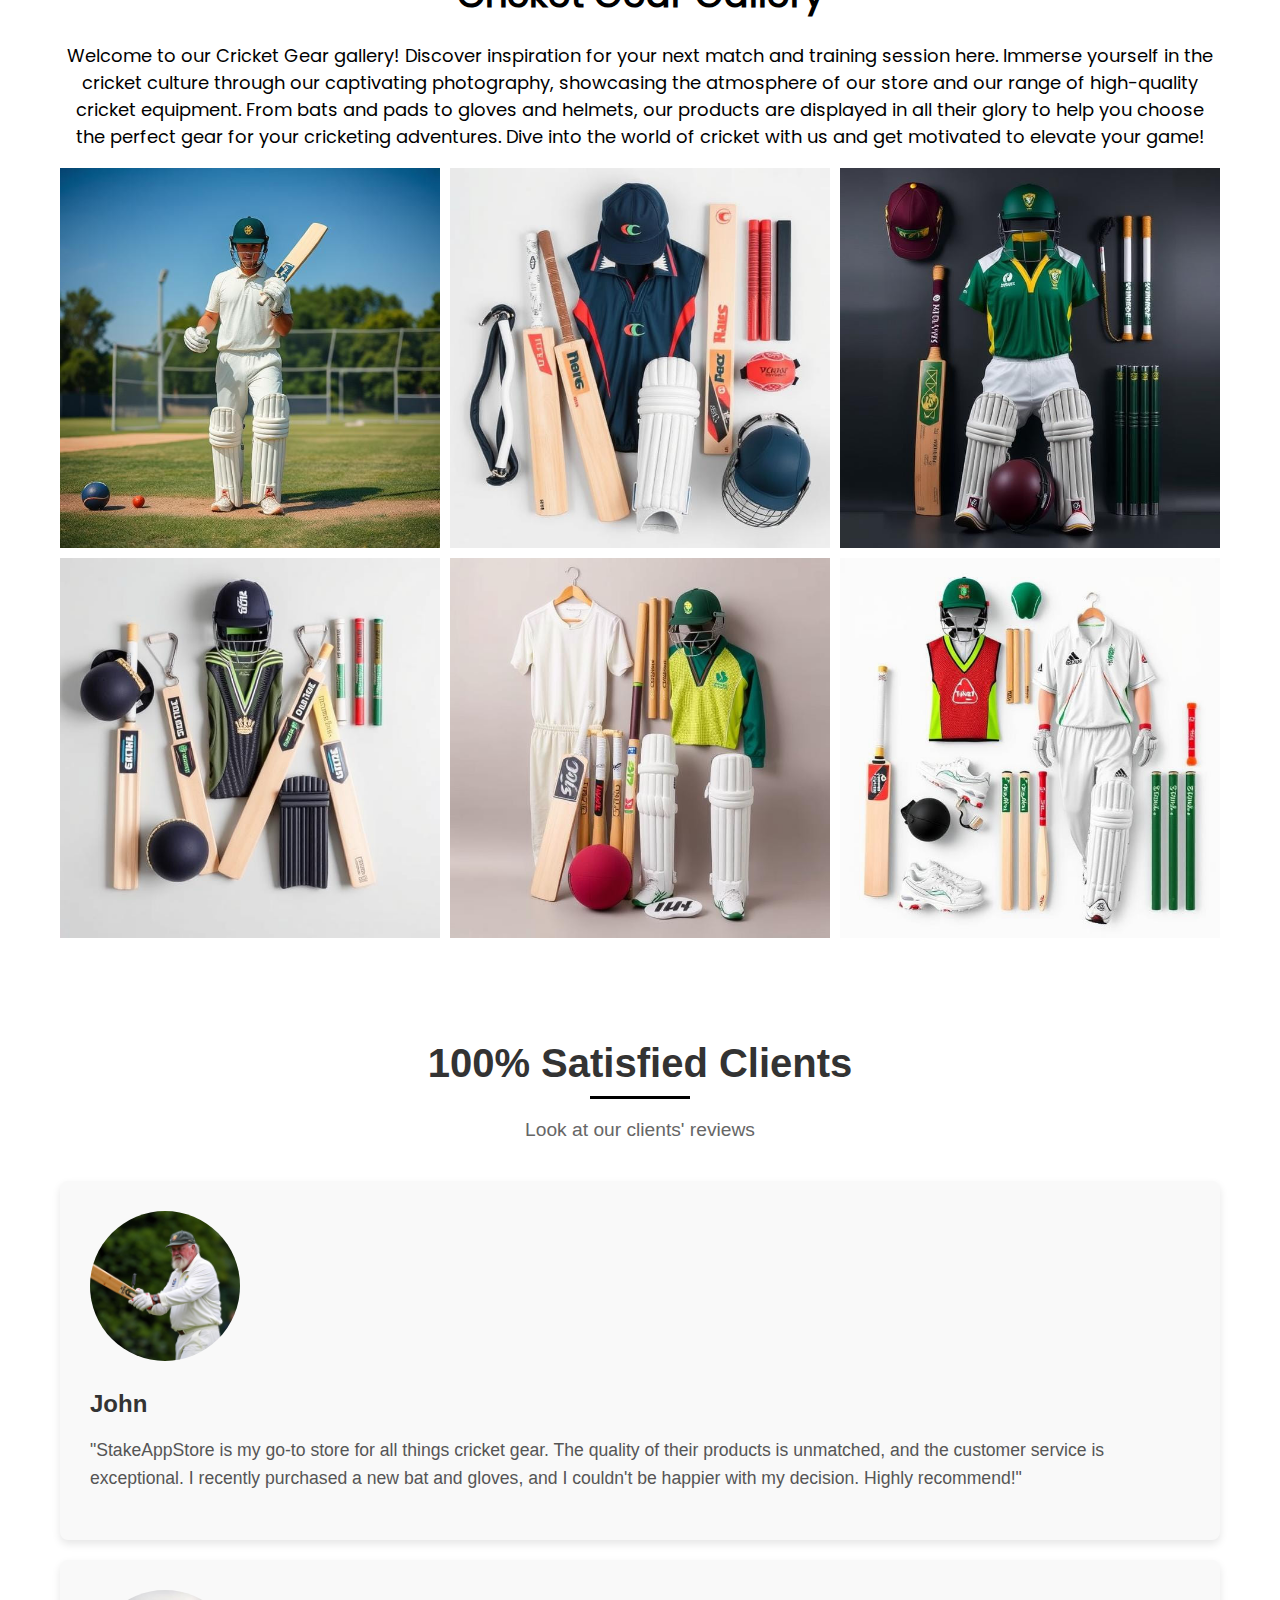
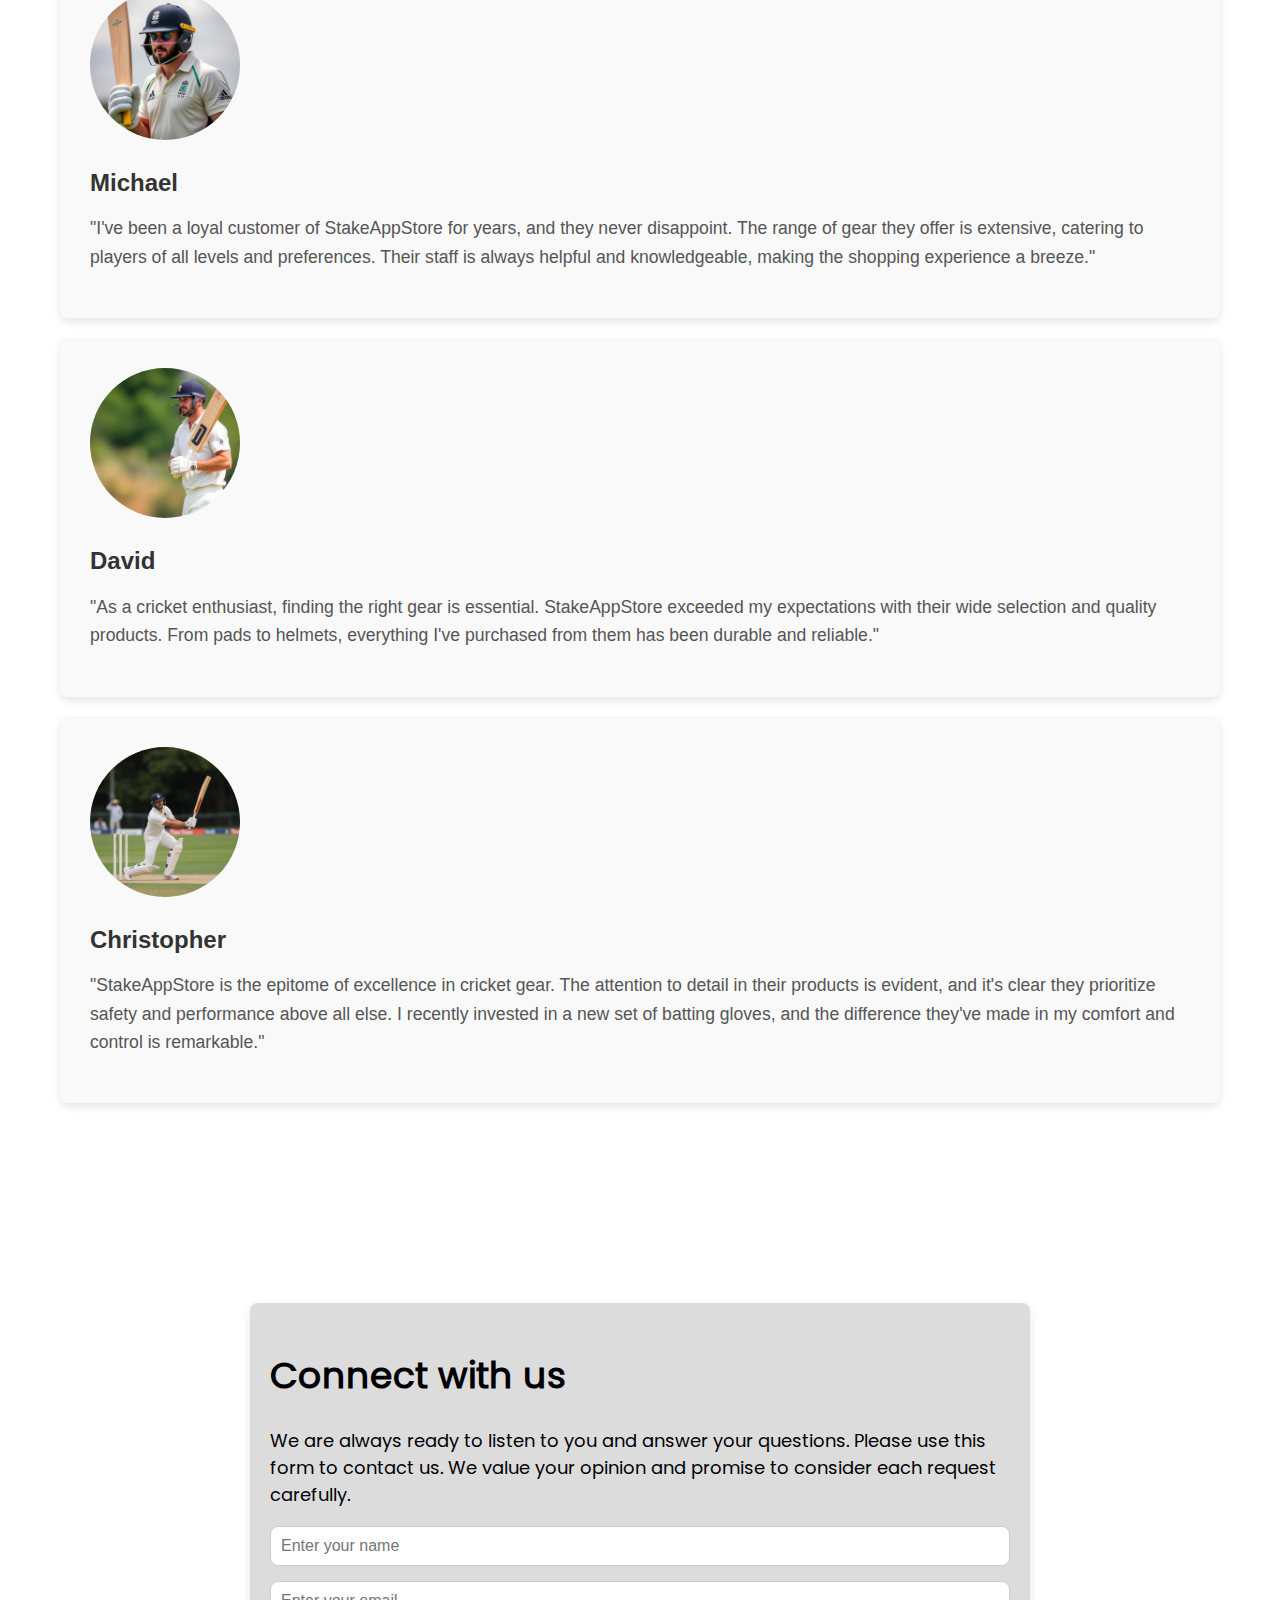
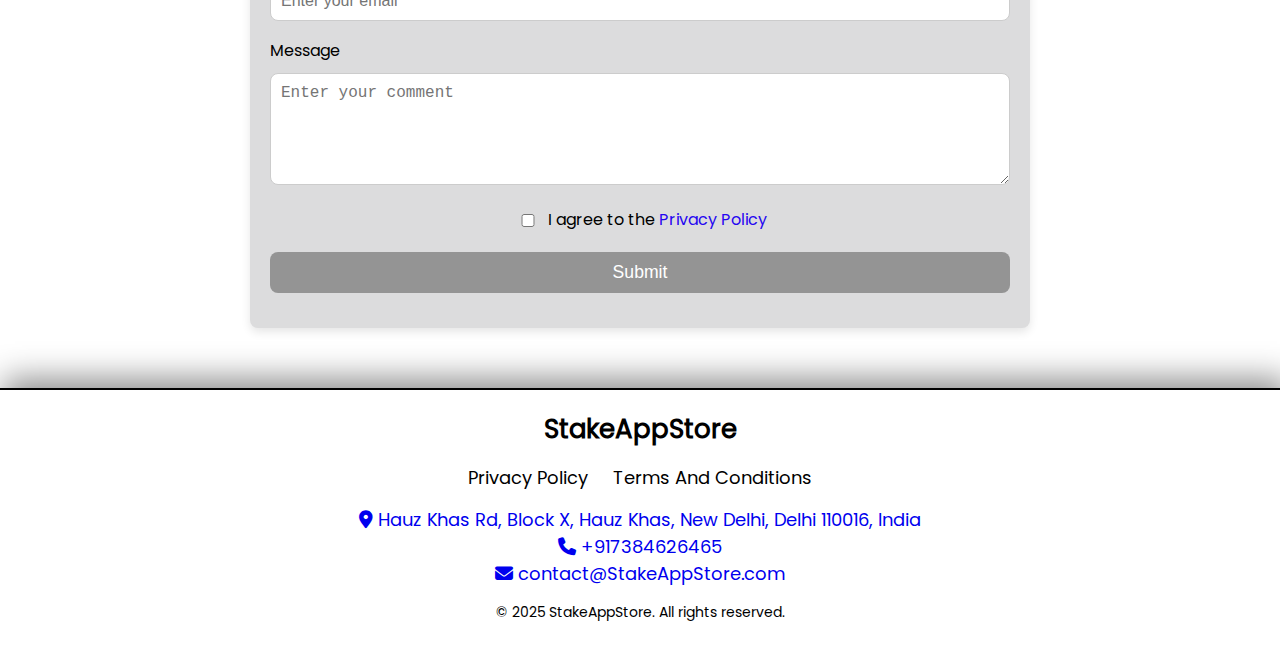
==== commit ec14a06b: "а" ====
--- a/index.html
+++ b/index.html
@@ -77,7 +77,7 @@
         </section>
 
 
-        <section class="company-history">
+        <section class="company-history" id="about">
             <h1 class="about-title">Our Mission</h1>
             <p class="about-text">
                 At StakeAppStore, our mission is to become a leader in providing cricket gear and sporting equipment in India. We strive to offer high-quality products that meet the needs of players at every level, from beginners to professionals.
@@ -111,7 +111,7 @@
         </section>
 
 
-        <section class="store-gallery__concept-section">
+        <section class="store-gallery__concept-section" id="catalog">
             <h2>Store Gallery</h2>
             <p>Welcome to our exclusive Store Gallery! Here, you'll find a curated selection of high-quality cricket equipment that reflects our commitment to excellence and innovation. Each item is chosen to enhance your game, providing comfort and confidence on the field. Explore our collection and discover the perfect gear to elevate your performance!</p>
             <div class="store-gallery__concept-team-cards">
@@ -224,6 +224,62 @@
                 <p>"StakeAppStore is the epitome of excellence in cricket gear. The attention to detail in their products is evident, and it's clear they prioritize safety and performance above all else. I recently invested in a new set of batting gloves, and the difference they've made in my comfort and control is remarkable."</p>
             </div>
         </section>
+
+
+
+        <section id="form" class="contact-form-section">
+            <div class="contact-form-container" id="contact">
+
+                <div class="form-content">
+                    <h1 class="whiteText">Connect with us</h1>
+                    <p>We are always ready to listen to you and answer your questions. Please use this form to contact us. We value your opinion and promise to consider each request carefully.</p>
+                    <form action="/thanks_form.php" method="post">
+                        <input
+                            type="text"
+                            id="name"
+                            name="name"
+                            placeholder="Enter your name"
+                            required
+                        />
+
+                        <input
+                            type="email"
+                            id="email"
+                            name="email"
+                            placeholder="Enter your email"
+                            required
+                        />
+
+                        <label for="message">Message</label>
+                        <textarea
+                            id="message"
+                            name="message"
+                            placeholder="Enter your comment"
+                            rows="5"
+                            required
+                        ></textarea>
+
+                        <div class="checkbox">
+                            <input
+                                type="checkbox"
+                                id="privacy-policy"
+                                value="on"
+                                name="privacy"
+                                required
+                            />
+                            <label for="privacy-policy">
+                                I agree to the
+                                <a href="/privacy-policy/"
+                                    >Privacy Policy</a
+                                >
+                            </label>
+                        </div>
+                        <button type="submit">Submit</button>
+                    </form>
+                </div>
+            </div>
+        </section>
+
     
     
     
--- a/style.css
+++ b/style.css
@@ -773,14 +773,190 @@
 
 
 
-
-
-
-
-
-
-
-
+  
+.contact-form-container {
+    display: flex;
+    flex-wrap: wrap;
+    align-items: center;
+    justify-content: space-between;
+    max-width: 800px;
+    margin: 0 auto;
+    margin-top: 120px;
+    margin-bottom: 50px;
+    gap: 30px;
+    padding: 10px;
+    color: #000000;
+  }
+  
+  .form-image {
+    flex: 1;
+    max-width: 50%;
+    overflow: hidden;
+    display: flex;
+    justify-content: center;
+    align-items: center;
+  }
+  
+  .form-image img {
+    max-width: 100%;
+    height: auto;
+    object-fit: cover;
+    border-radius: 10px;
+  }
+  
+  .form-content {
+    flex: 1;
+    max-width: 1200px;
+    padding: 20px;
+    background-color: #dcdcdd;
+    border-radius: 8px;
+    box-shadow: 0 4px 10px rgba(0, 0, 0, 0.1);
+    color: #000000;
+
+  }
+  
+  .form-content h2 {
+    font-size: 1.8rem;
+    color: #000000c2;
+    margin-bottom: 20px;
+  }
+  
+  .form-content input,
+  .form-content textarea,
+  .form-content button {
+    width: 100%;
+    padding: 10px;
+    margin-bottom: 15px;
+    border: 1px solid #ccc;
+    border-radius: 8px;
+    font-size: 1rem;
+    width: 100%;      
+    max-width: 100%;  
+    resize: vertical;  
+    padding: 10px;     
+    font-size: 1rem;  
+    border-radius: 8px;
+    box-sizing: border-box;  
+    max-height: 260px;
+    background-color: rgb(255, 255, 255);
+    color: black;
+  }
+  .form-content textarea{
+    margin-top: 10px;
+  }
+  
+  .form-content button {
+    background-color: #949494;
+    color: rgb(255, 255, 255);
+    cursor: pointer;
+    font-size: 1.1rem;
+    border: none;
+    transition: background-color 0.3s ease;
+  }
+  
+  
+  .form-content label {
+    font-size: 1rem;
+    color: #000000;
+
+    
+  }
+  
+  .checkbox {
+    display: flex;
+    align-items: center;
+    justify-content: center;
+    margin-bottom: 20px !important;
+  }
+  
+  .checkbox input {
+    margin-right: 10px;
+    width: 20px;
+    margin-bottom: 0px;
+  }
+  
+  .checkbox label a {
+    color: #2506f1;
+    text-decoration: none;
+    text-wrap: nowrap;
+  
+  }
+  .whiteText{
+    color: rgb(0, 0, 0);
+  }
+  
+  .checkbox label a:hover {
+    text-decoration: underline;
+  }
+
+  .form-content button:hover {
+    background-color: #3e3e3e;
+
+  }
+
+
+
+
+  @media (max-width:1000px) {
+    .contact-form-container{
+        flex-direction: column;
+        
+    }
+    .form-image{
+        max-width: 90%;
+    }
+    
+  }
+
+
+
+
+
+
+
+
+
+
+
+
+
+
+
+
+
+
+
+
+
+  
+.thank-you-container {
+    max-width: 600px;
+    padding: 20px;
+    background: #fff;
+    border: 1px solid #ddd;
+    box-shadow: 0 2px 5px rgba(0, 0, 0, 0.1);
+    border-radius: 8px;
+    position: fixed;
+    top: 50%;
+    left: 50%;
+    transform: translate(-50%, -50%);
+    width: 90%;
+  }
+  .thank-you-container h1 {
+    font-size: 2rem;
+    margin-bottom: 20px;
+  }
+  .thank-you-container p {
+    font-size: 1rem;
+    margin-bottom: 30px;
+  }
+
+  @media (max-width:426px) {
+    .parallax-content{
+        padding: 15px;
+      }
+    
+  }
 
 
 
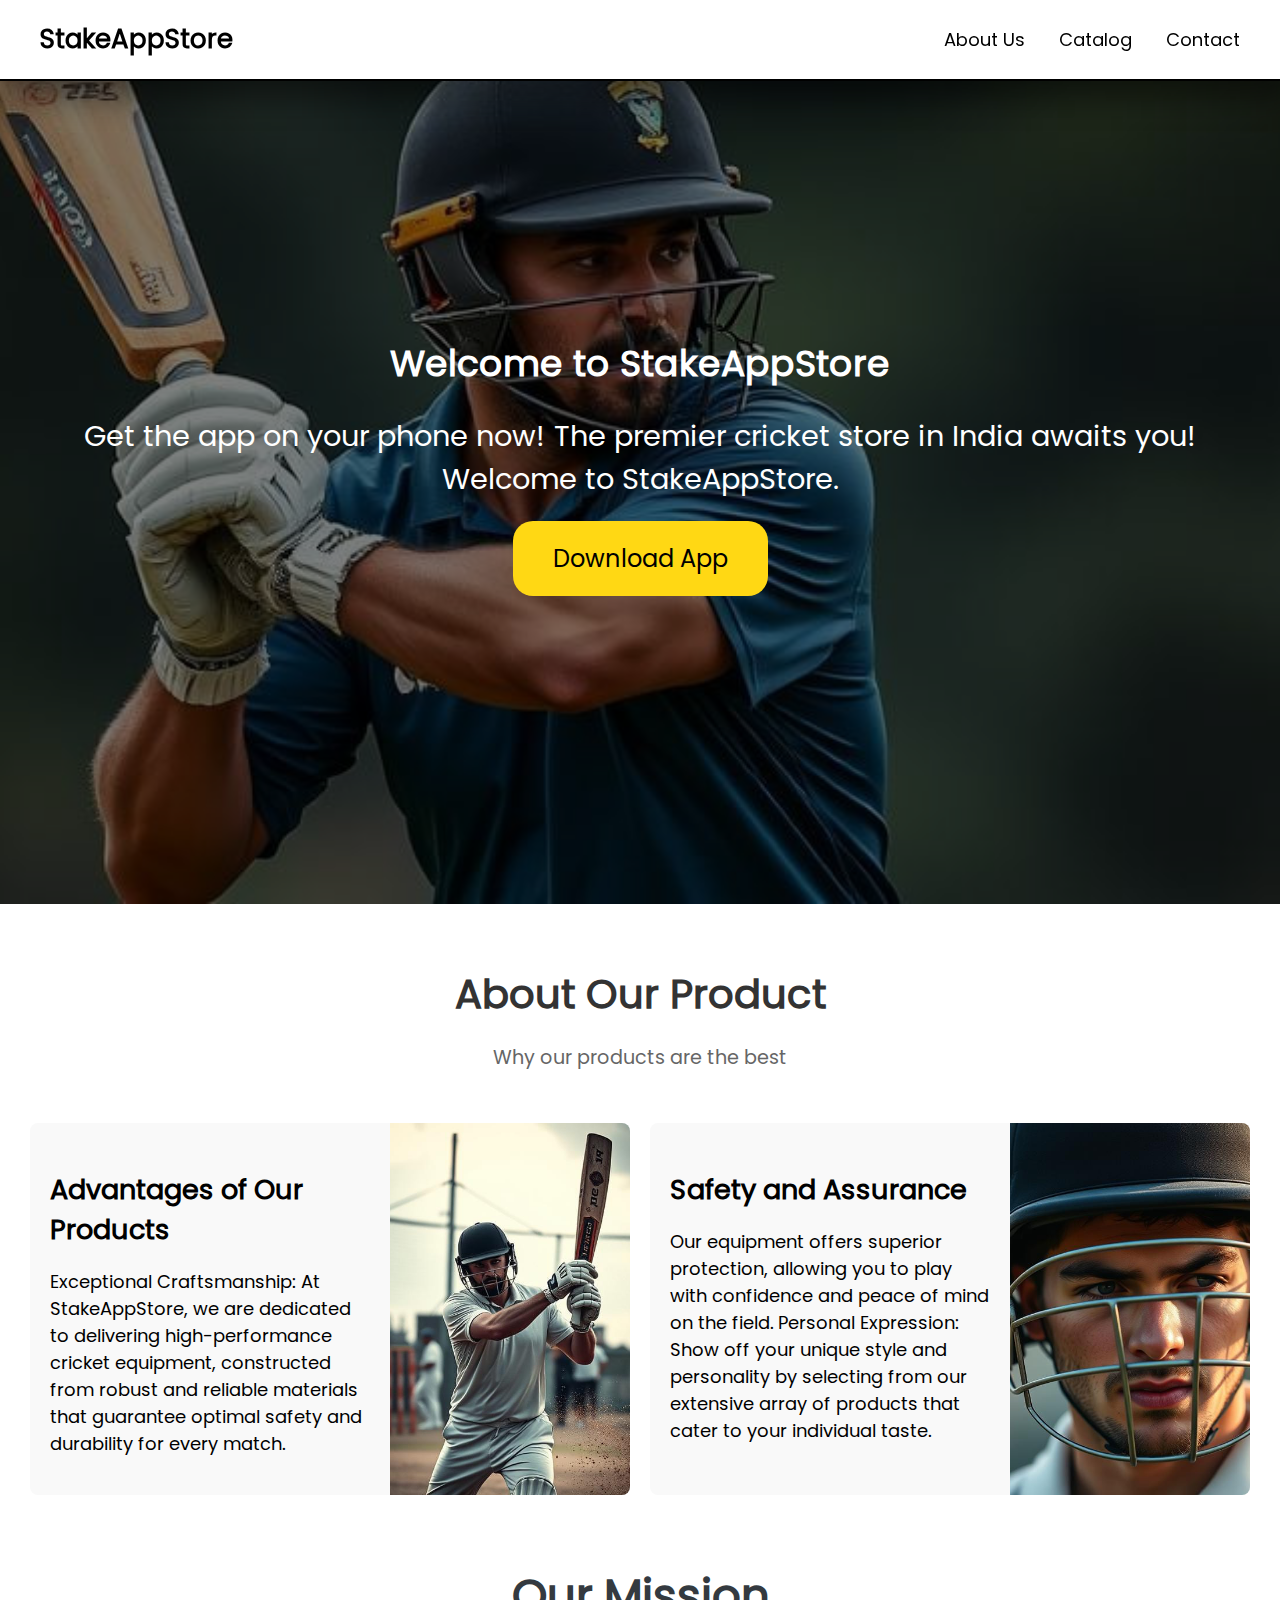
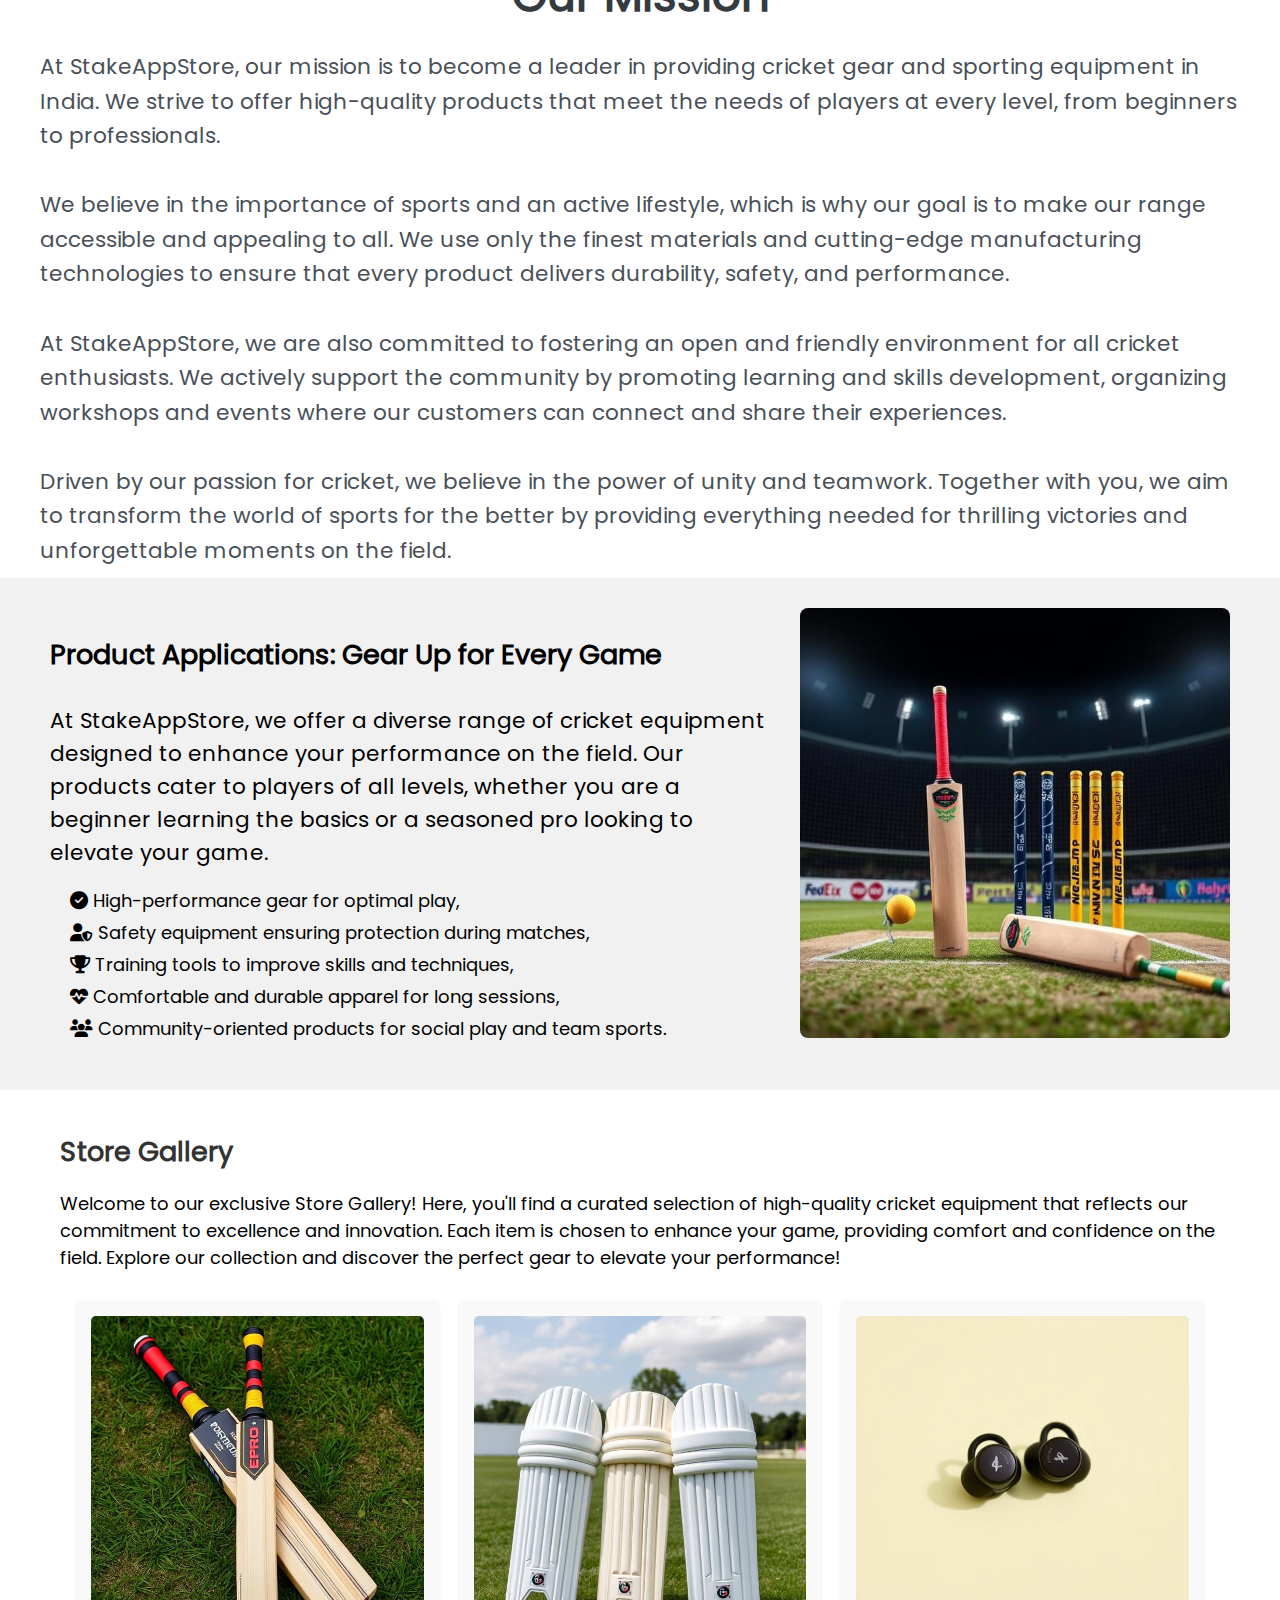
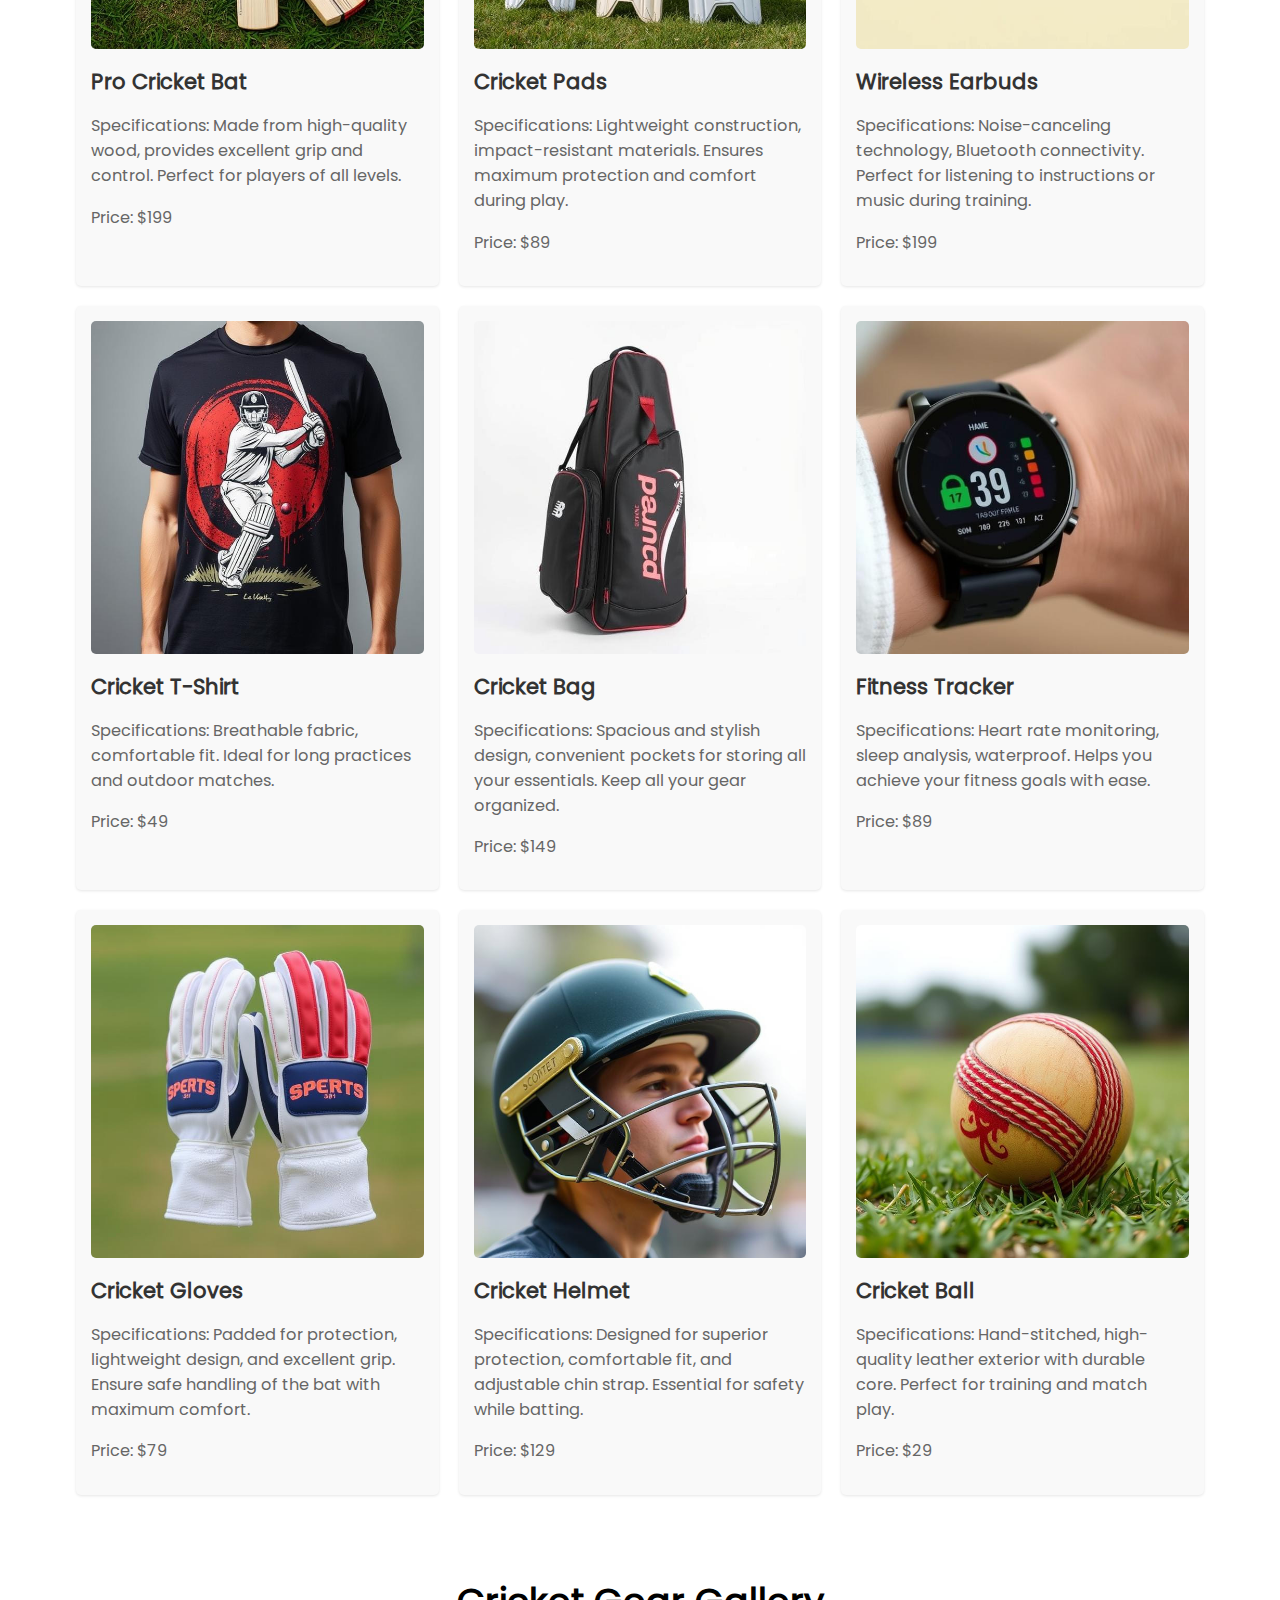
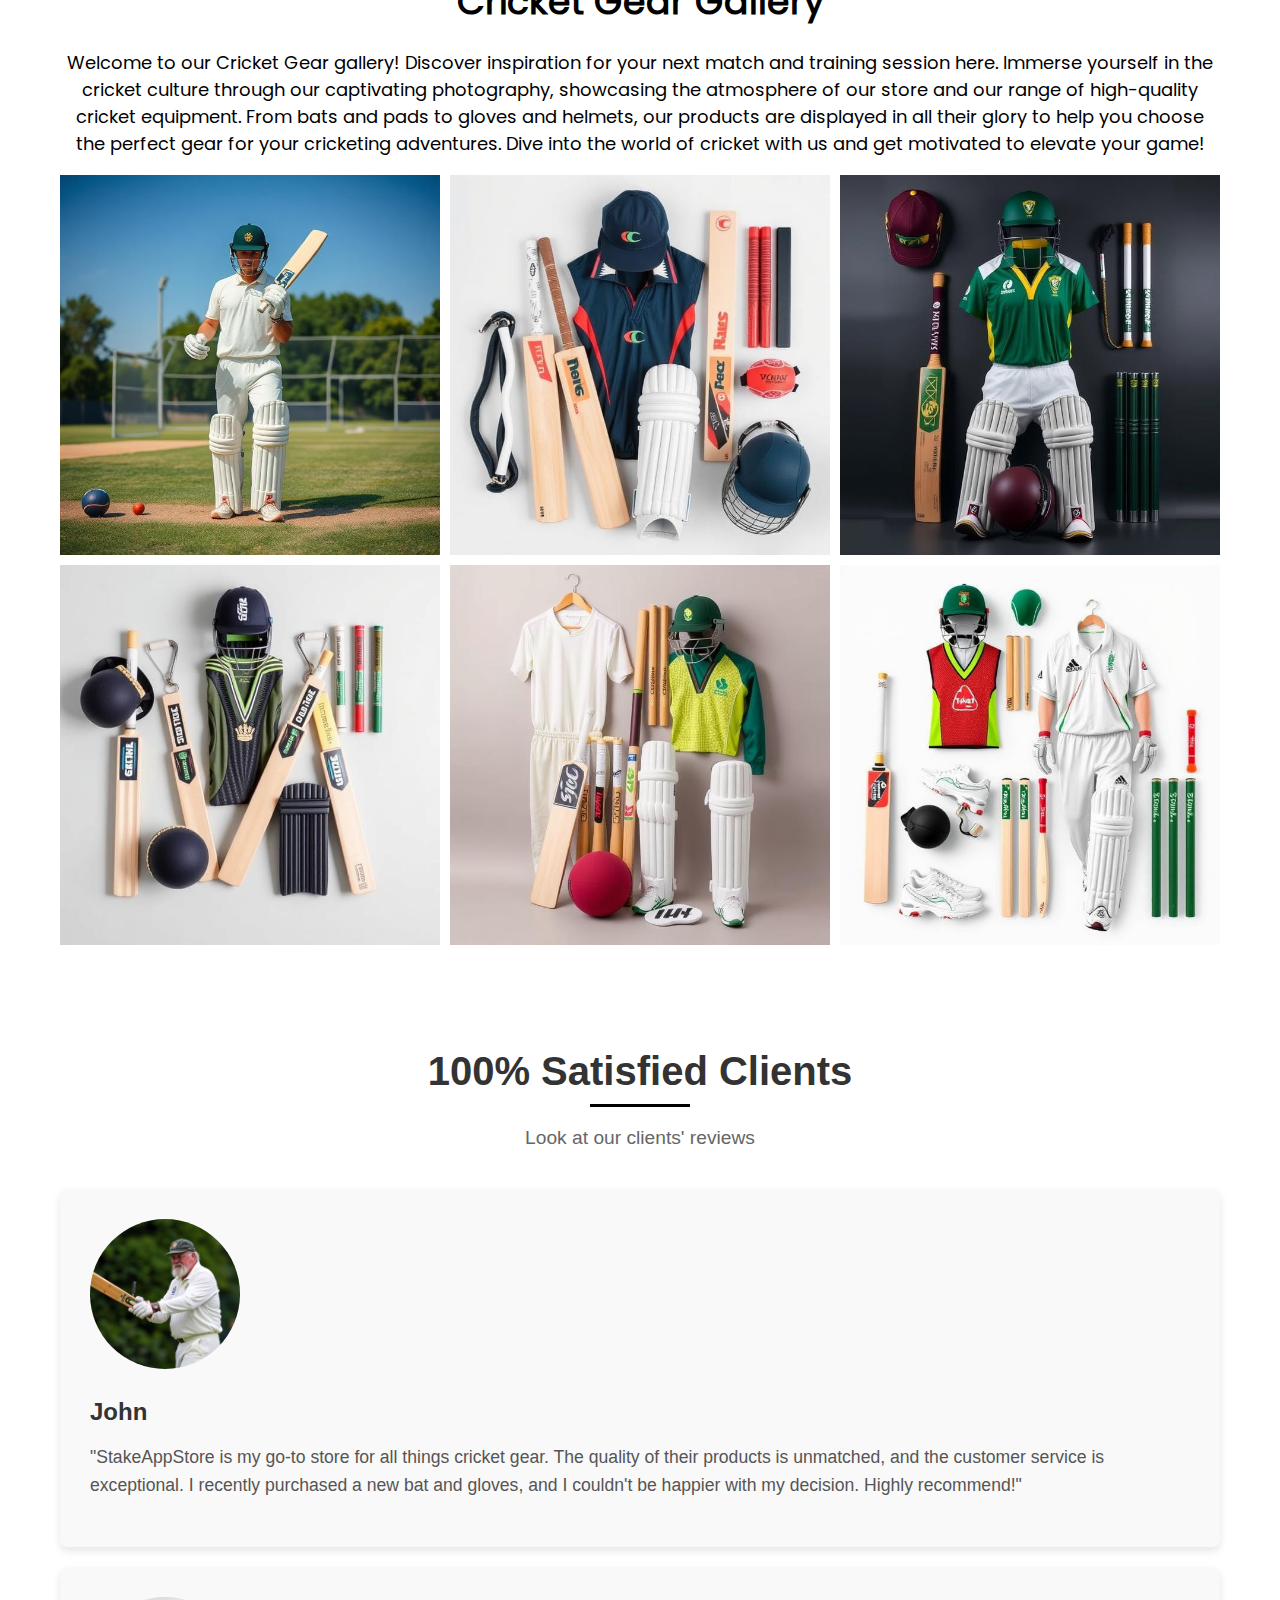
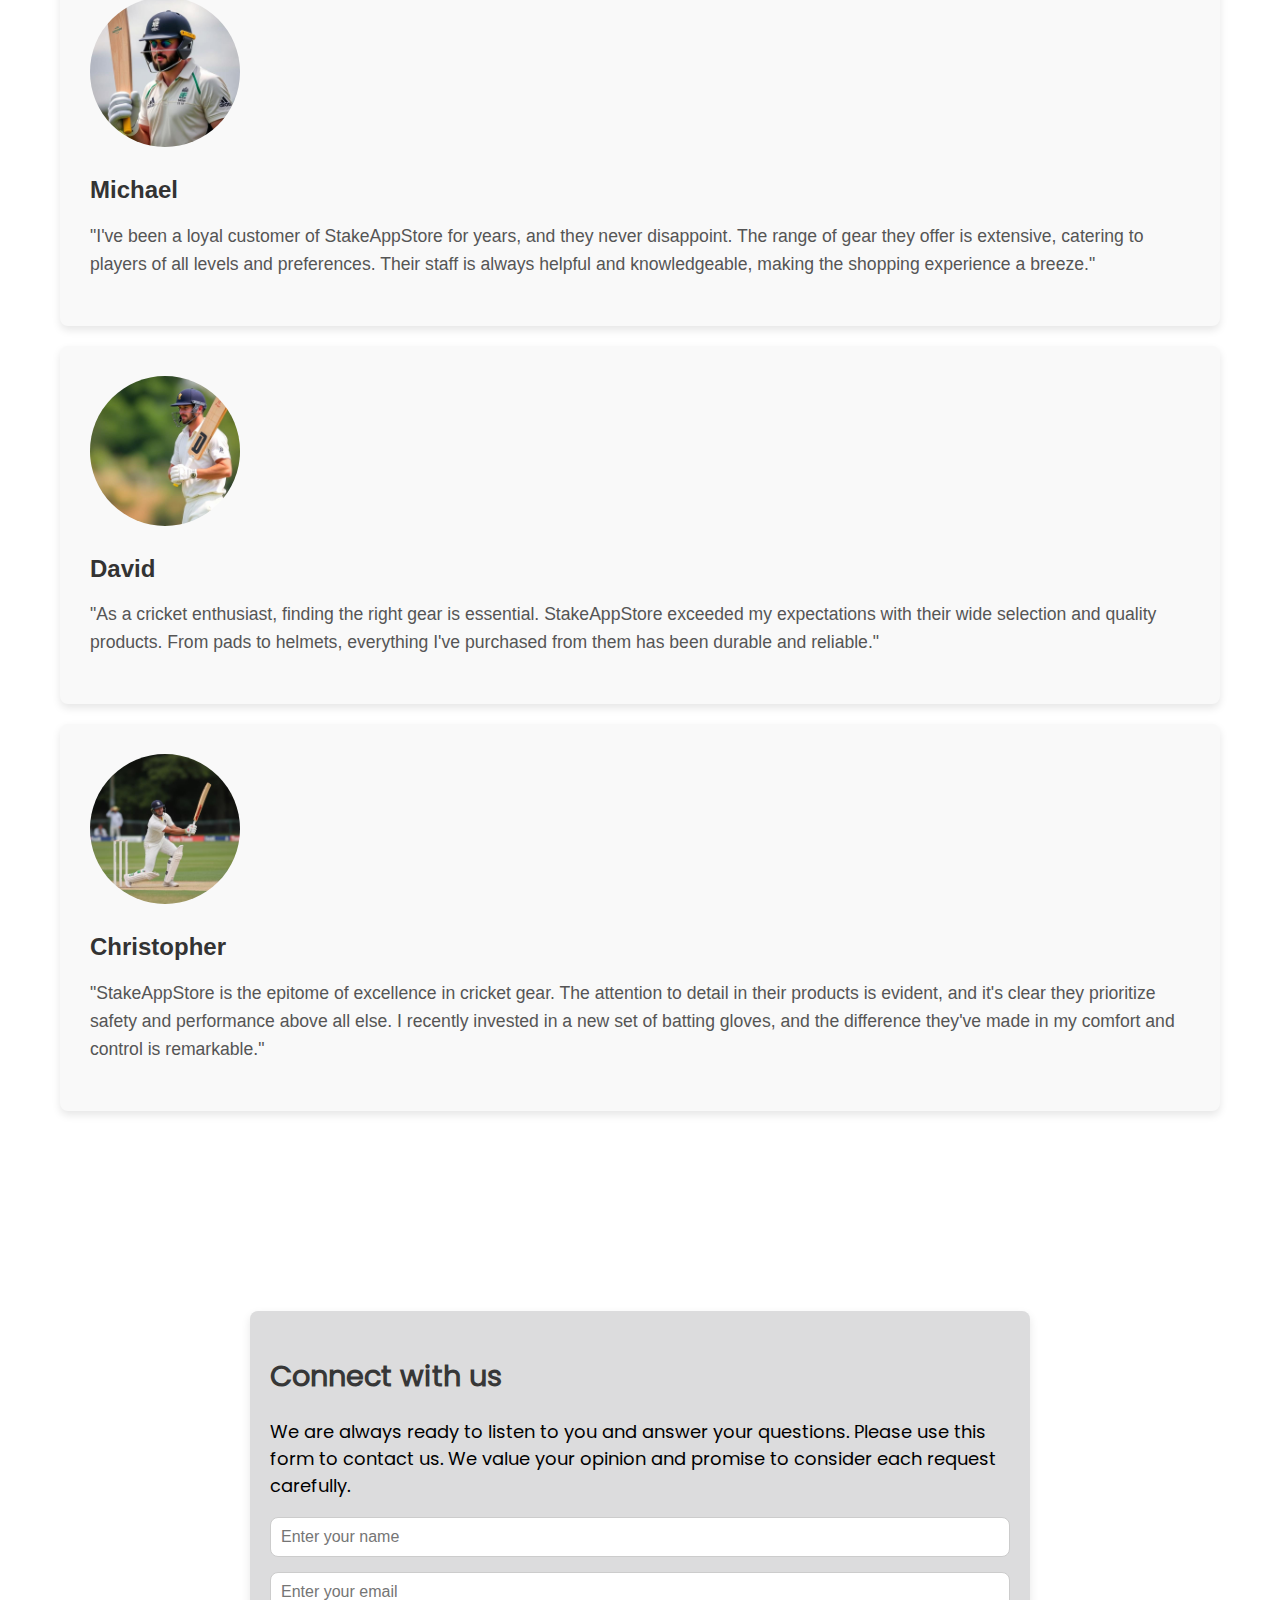
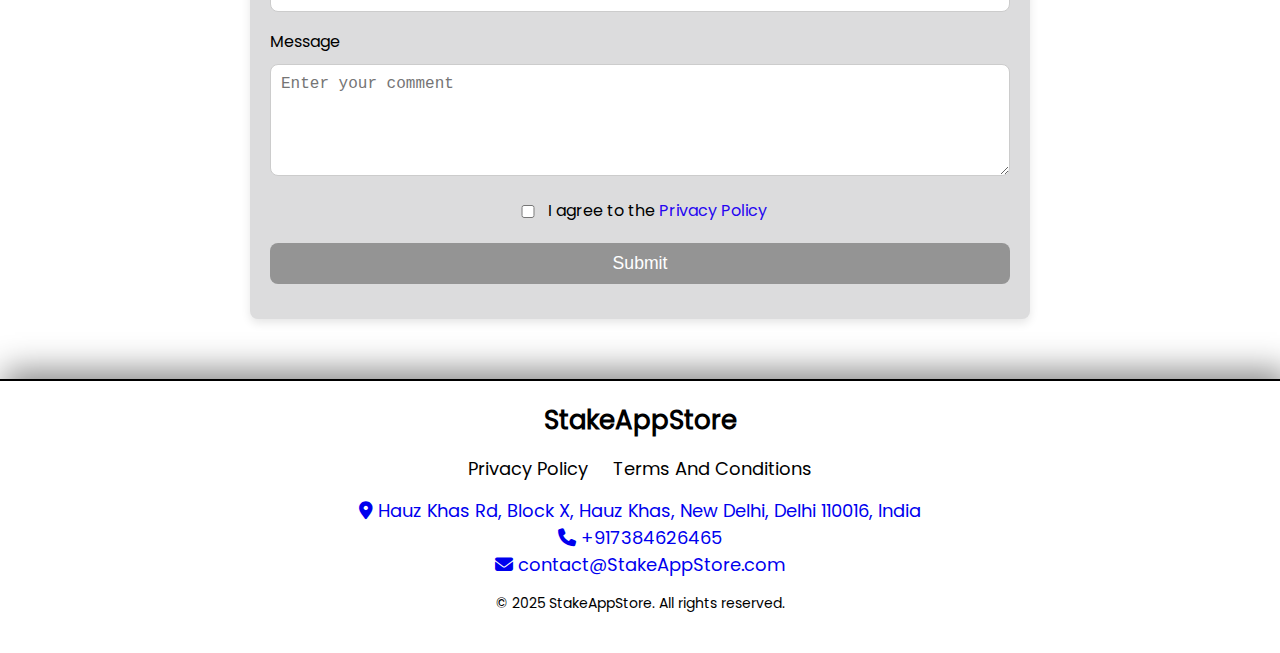
==== commit 024f5269: "f" ====
--- a/index.html
+++ b/index.html
@@ -46,14 +46,14 @@
         
         <section class="promo-section">
             <div class="promo-content">
-                <h2>Welcome to StakeAppStore</h2>
+                <h1>Welcome to StakeAppStore</h1>
                 <p>Get the app on your phone now! The premier cricket store in India awaits you! Welcome to StakeAppStore.</p>
                 <a href="#contact" class="menu-button">Download App</a>
             </div>
         </section>
         <section class="info-brand-section">
             <div class="info-brand-flex">
-                <h1 class="name-section-title">About Our Product</h1>
+                <h2 class="name-section-title">About Our Product</h2>
                 <p class="name-section-text">Why our products are the best</p>
             </div>
             <div class="info-brand-flex-2">
@@ -78,7 +78,7 @@
 
 
         <section class="company-history" id="about">
-            <h1 class="about-title">Our Mission</h1>
+            <h2 class="about-title">Our Mission</h2>
             <p class="about-text">
                 At StakeAppStore, our mission is to become a leader in providing cricket gear and sporting equipment in India. We strive to offer high-quality products that meet the needs of players at every level, from beginners to professionals.
                 <br><br>
@@ -231,7 +231,7 @@
             <div class="contact-form-container" id="contact">
 
                 <div class="form-content">
-                    <h1 class="whiteText">Connect with us</h1>
+                    <h2 class="whiteText">Connect with us</h2>
                     <p>We are always ready to listen to you and answer your questions. Please use this form to contact us. We value your opinion and promise to consider each request carefully.</p>
                     <form action="/thanks_form.php" method="post">
                         <input
--- a/style.css
+++ b/style.css
@@ -957,6 +957,116 @@
       }
     
   }
+.privacy-policy {
+    padding: 20px;
+    background-color: #f9f9f9;
+    border-radius: 8px;
+    max-width: 800px;
+    margin: auto;
+    margin-top: 90px;
+}
+
+.policy-title {
+    font-size: 24px;
+    margin-bottom: 20px;
+    text-align: center;
+}
+
+.policy-section-title {
+    font-size: 20px;
+    color: #333;
+    margin-top: 15px;
+}
+
+.policy-section-text {
+    font-size: 16px;
+    color: #555;
+    margin: 5px 0 15px;
+}
+
+@media (max-width: 600px) {
+    .privacy-policy {
+        padding: 15px;
+    }
+
+    .policy-title {
+        font-size: 22px;
+    }
+
+    .policy-section-title {
+        font-size: 18px;
+    }
+
+    .policy-section-text {
+        font-size: 14px;
+    }
+}
+
+
+
+
+
+
+
+
+
+.terms-conditions {
+    padding: 20px;
+    background-color: #f9f9f9;
+    border-radius: 8px;
+    max-width: 800px;
+    margin: auto;
+    margin-top: 90px;
+}
+
+.terms-title {
+    font-size: 24px;
+    margin-bottom: 20px;
+    text-align: center;
+}
+
+.terms-section-title {
+    font-size: 20px;
+    color: #333;
+    margin-top: 15px;
+}
+
+.terms-section-text {
+    font-size: 16px;
+    color: #555;
+    margin: 5px 0 15px;
+}
+
+@media (max-width: 600px) {
+    .terms-conditions {
+        padding: 15px;
+    }
+
+    .terms-title {
+        font-size: 22px;
+    }
+
+    .terms-section-title {
+        font-size: 18px;
+    }
+
+    .terms-section-text {
+        font-size: 14px;
+    }
+}
+
+
+
+
+
+
+
+
+
+
+
+
+
 
 
 
